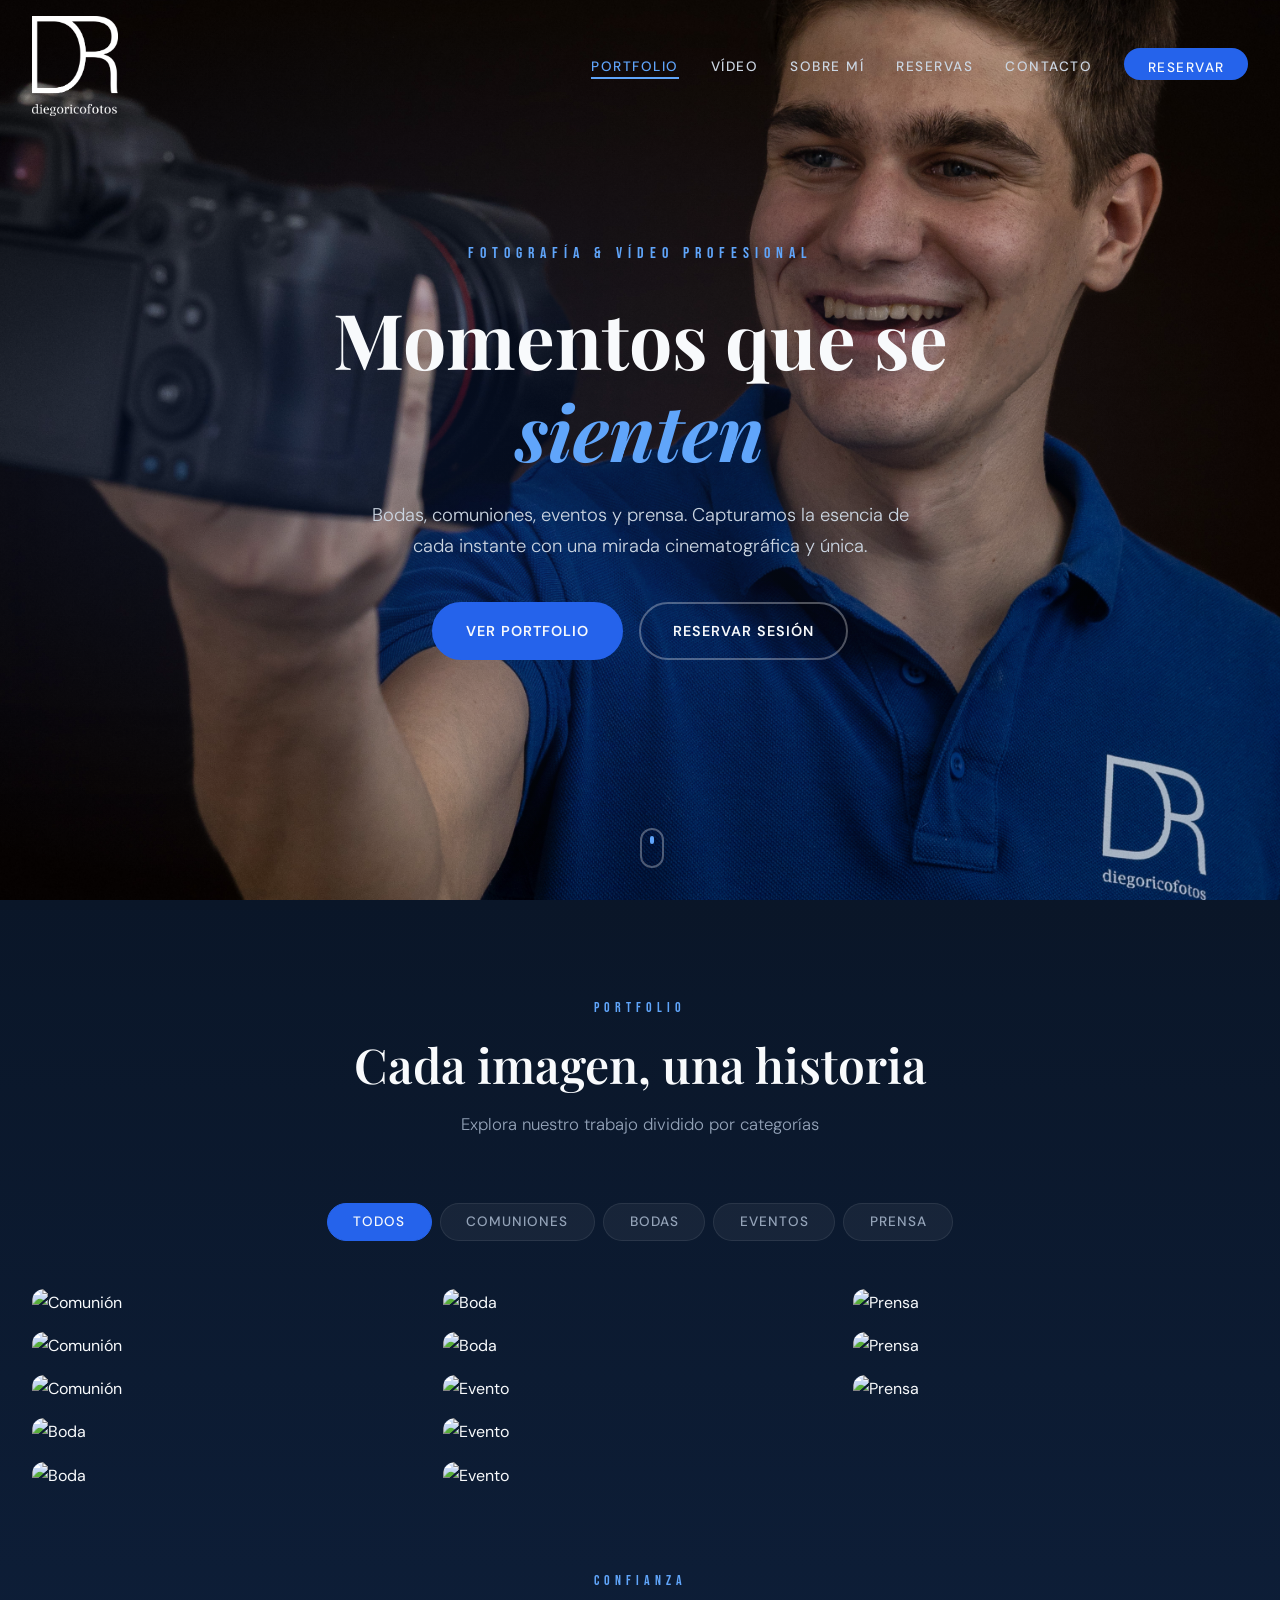
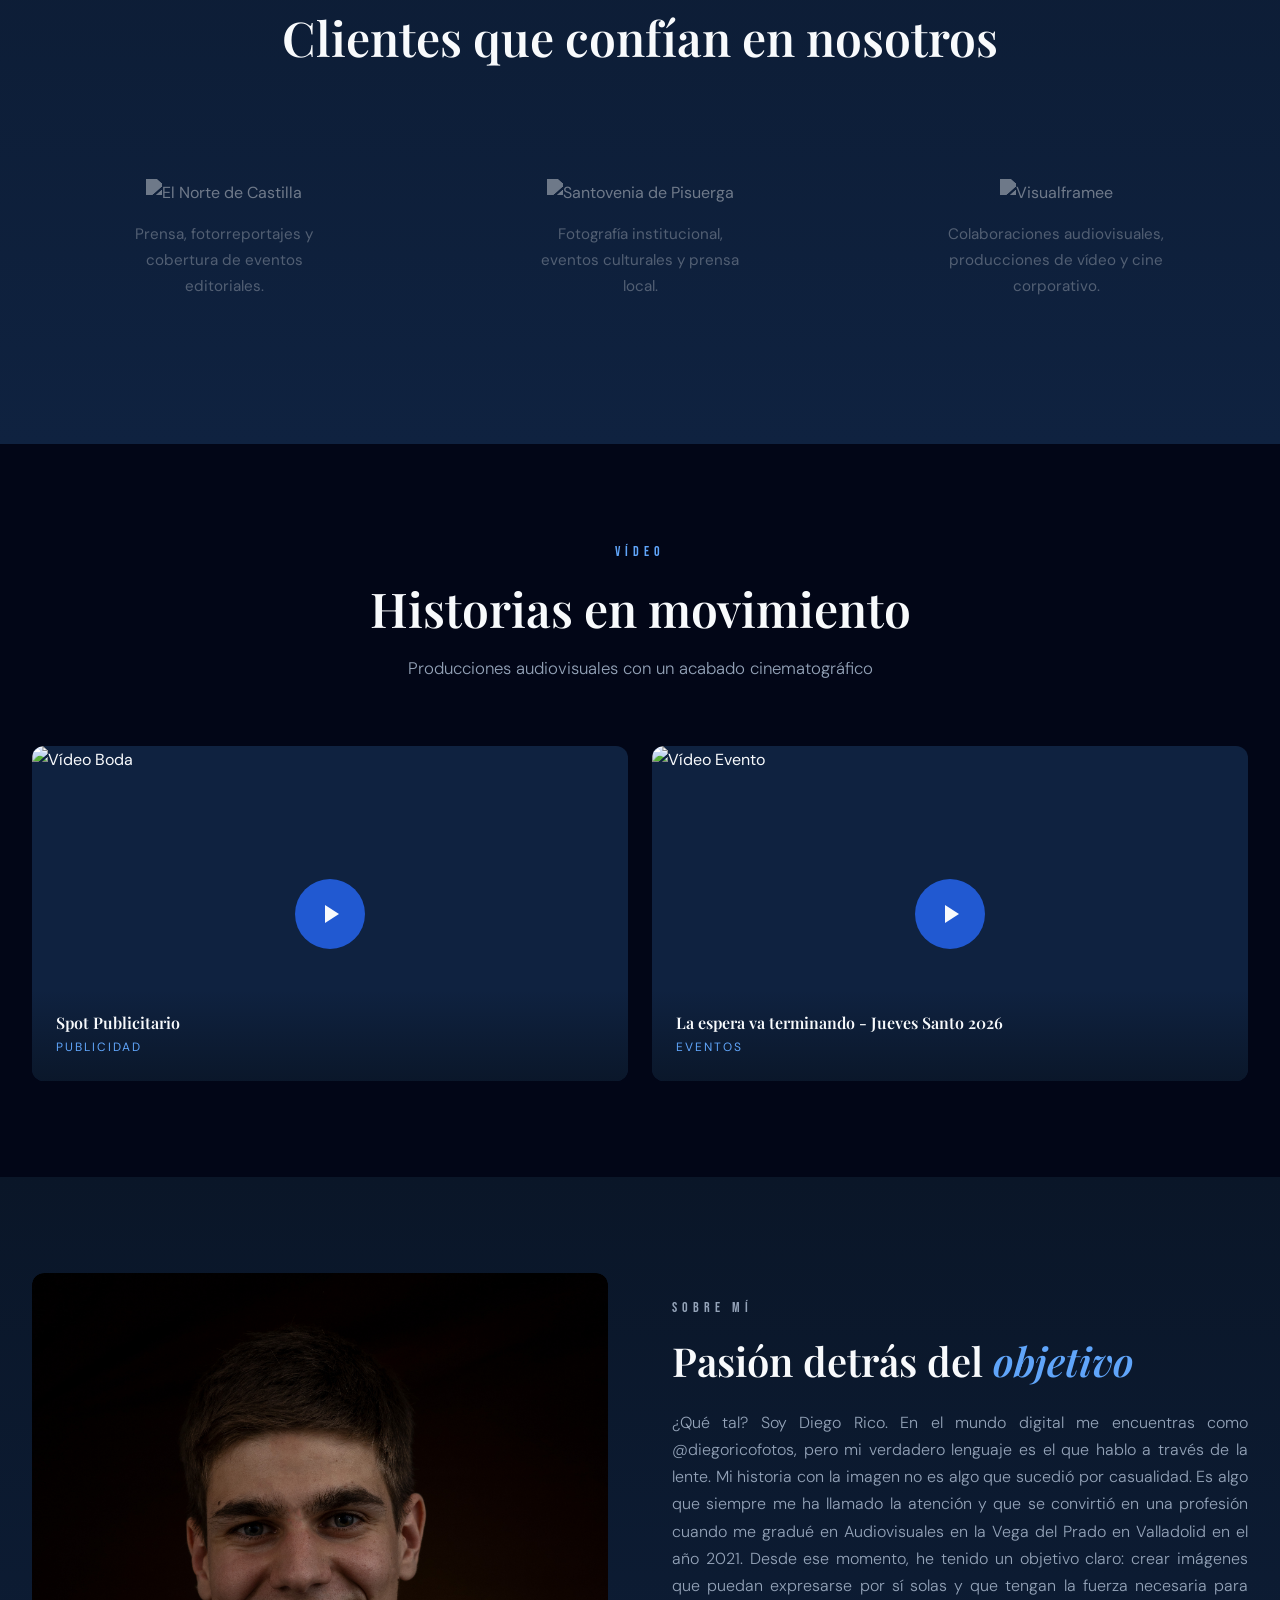
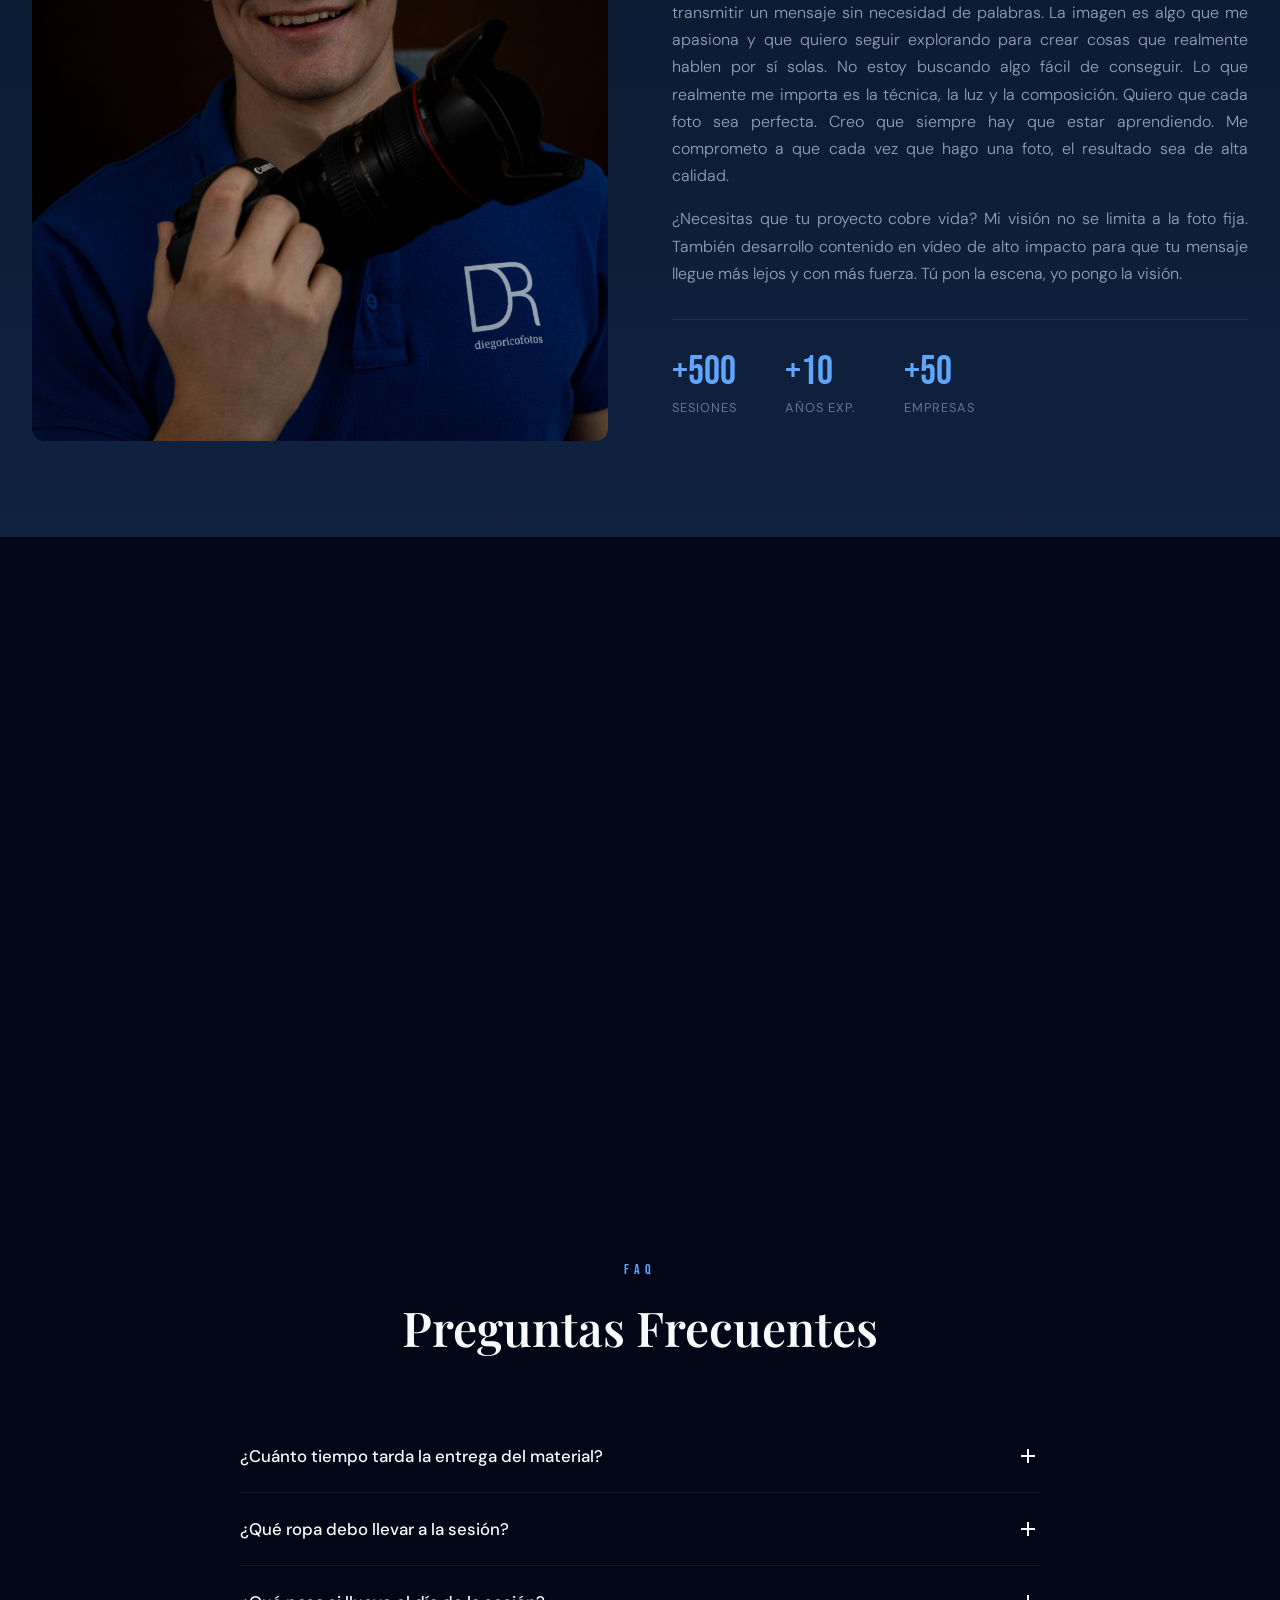
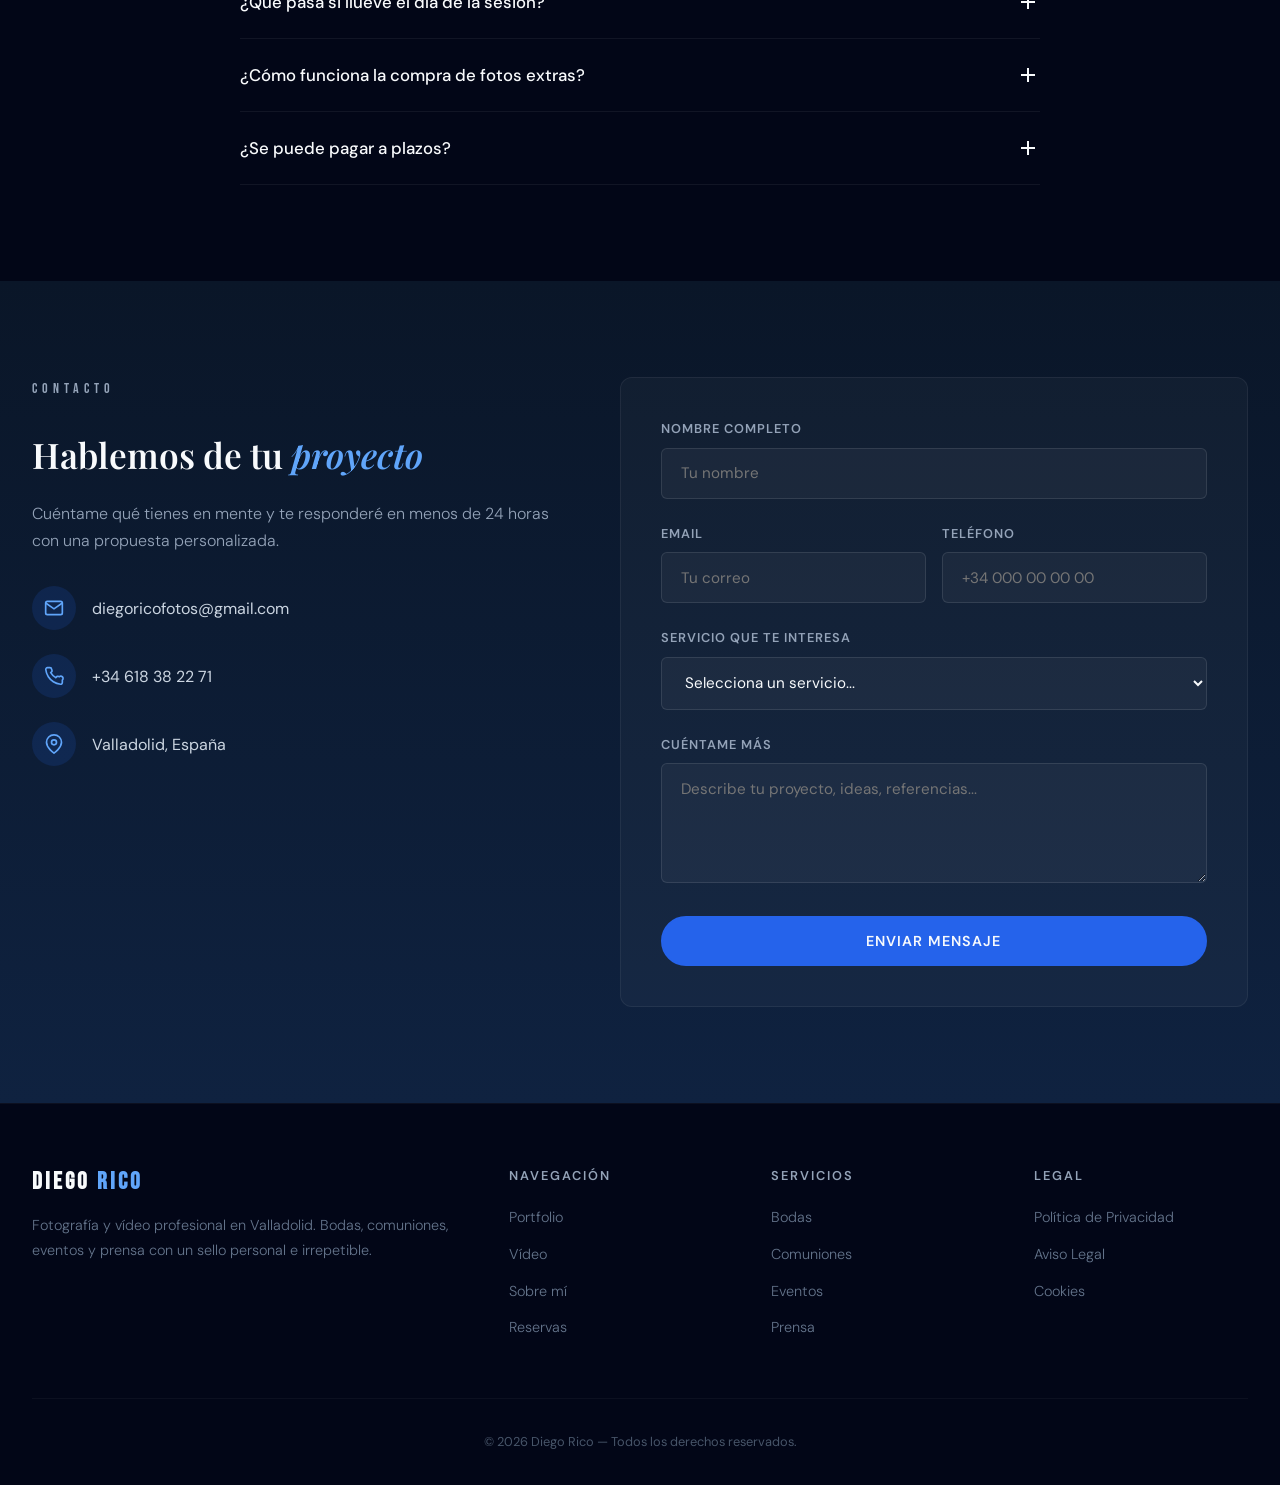
==== index.html @ 3fd72050 "Update index.html" ====
<!DOCTYPE html>
<html lang="es">
<head>
  <meta charset="UTF-8">
  <meta name="viewport" content="width=device-width, initial-scale=1.0">
  <link rel="icon" type="image/jpg" href="img/favicon.jpg"/>
  <title>DiegoRicoFotos — Fotografía & Vídeo Profesional</title>
  <link rel="stylesheet" href="style.css">
</head>
<body>

  <!-- ═══════════ NAVBAR ═══════════ -->
  <nav class="navbar" id="navbar">
    <div class="container">
      <a href="/index.html" class="navbar__logo">
  <img src="img/Logo%20en%20blanco.png" alt="Diego Rico Fotografía" style="height: 100px; width: auto; display: block;">
      </a>
      <ul class="navbar__links" id="navLinks">
        <li><a href="#portfolio" class="active">Portfolio</a></li>
        <li><a href="#video">Vídeo</a></li>
        <li><a href="#sobre-mi">Sobre mí</a></li>
        <li><a href="#reservas">Reservas</a></li>
        <li><a href="#contacto">Contacto</a></li>
        <li><a href="#reservas" class="navbar__cta">Reservar</a></li>
      </ul>
      <button class="navbar__toggle" id="navToggle" aria-label="Menú">
        <span></span><span></span><span></span>
      </button>
    </div>
  </nav>

  <!-- ═══════════ HERO ═══════════ -->
  <section class="hero" id="inicio">
<div class="hero__bg" style="background-image: url('img/FOTOS/hero.jpg'); 
    background-size: cover; background-position: center; background-repeat: no-repeat;"></div>    
    <div class="hero__overlay"></div>
    <div class="hero__content">
      <p class="hero__tag">Fotografía & Vídeo Profesional</p>
      <h1 class="hero__title">Momentos que se <em>sienten</em></h1>
      <p class="hero__subtitle">Bodas, comuniones, eventos y prensa. Capturamos la esencia de cada instante con una mirada cinematográfica y única.</p>
      <div class="hero__buttons">
        <a href="#portfolio" class="btn btn--primary">Ver Portfolio</a>
        <a href="#reservas" class="btn btn--outline">Reservar Sesión</a>
      </div>
    </div>
    <div style="position:absolute;bottom:2rem;left:50%;transform:translateX(-50%);opacity:0;animation:fadeUp 0.8s 1.8s forwards;">
      <div style="width:24px;height:40px;border:2px solid rgba(255,255,255,0.3);border-radius:12px;display:flex;justify-content:center;padding-top:6px;">
        <div style="width:4px;height:8px;background:var(--accent);border-radius:2px;animation:scrollBounce 1.5s infinite;"></div>
      </div>
    </div>
  </section>
  <style>
    @keyframes scrollBounce { 0%,100%{transform:translateY(0);opacity:1} 50%{transform:translateY(8px);opacity:.3} }
  </style>

  <!-- ═══════════ PORTFOLIO FOTOGRÁFICO ═══════════ -->
  <section class="section section--gradient" id="portfolio">
    <div class="container">
      <div class="section__header fade-in">
        <p class="section__tag">Portfolio</p>
        <h2 class="section__title">Cada imagen, una historia</h2>
        <p class="section__subtitle">Explora nuestro trabajo dividido por categorías</p>
      </div>
      <div class="portfolio__tabs fade-in">
        <button class="portfolio__tab active" data-filter="all">Todos</button>
        <button class="portfolio__tab" data-filter="comuniones">Comuniones</button>
        <button class="portfolio__tab" data-filter="bodas">Bodas</button>
        <button class="portfolio__tab" data-filter="eventos">Eventos</button>
        <button class="portfolio__tab" data-filter="prensa">Prensa</button>
      </div>
      <div class="masonry" id="masonryGrid">
        <div class="masonry__item" data-category="comuniones">
          <img src="https://images.unsplash.com/photo-1519340241574-2cec6aef0c01?w=600&q=80" alt="Comunión">
          <div class="masonry__overlay"><span class="masonry__caption">Comunión · María</span></div>
        </div>
        <div class="masonry__item" data-category="comuniones">
          <img src="https://images.unsplash.com/photo-1503454537195-1dcabb73ffb9?w=600&q=80" alt="Comunión">
          <div class="masonry__overlay"><span class="masonry__caption">Comunión · Pablo</span></div>
        </div>
        <div class="masonry__item" data-category="comuniones">
          <img src="https://images.unsplash.com/photo-1544776193-352d25ca82cd?w=600&q=80" alt="Comunión">
          <div class="masonry__overlay"><span class="masonry__caption">Comunión · Lucía</span></div>
        </div>
        <div class="masonry__item" data-category="bodas">
          <img src="https://images.unsplash.com/photo-1519741497674-611481863552?w=600&q=80" alt="Boda">
          <div class="masonry__overlay"><span class="masonry__caption">Boda · Ana & Carlos</span></div>
        </div>
        <div class="masonry__item" data-category="bodas">
          <img src="https://images.unsplash.com/photo-1606216794074-735e91aa2c92?w=600&q=80" alt="Boda">
          <div class="masonry__overlay"><span class="masonry__caption">Boda · Laura & David</span></div>
        </div>
        <div class="masonry__item" data-category="bodas">
          <img src="https://images.unsplash.com/photo-1583939003579-730e3918a45a?w=600&q=80" alt="Boda">
          <div class="masonry__overlay"><span class="masonry__caption">Boda · Elena & Miguel</span></div>
        </div>
        <div class="masonry__item" data-category="bodas">
          <img src="https://images.unsplash.com/photo-1465495976277-4387d4b0b4c6?w=600&q=80" alt="Boda">
          <div class="masonry__overlay"><span class="masonry__caption">Boda · Sara & Javier</span></div>
        </div>
        <div class="masonry__item" data-category="eventos">
          <img src="https://images.unsplash.com/photo-1540575467063-178a50c2df87?w=600&q=80" alt="Evento">
          <div class="masonry__overlay"><span class="masonry__caption">Evento Corporativo</span></div>
        </div>
        <div class="masonry__item" data-category="eventos">
          <img src="https://images.unsplash.com/photo-1511578314322-379afb476865?w=600&q=80" alt="Evento">
          <div class="masonry__overlay"><span class="masonry__caption">Gala Benéfica</span></div>
        </div>
        <div class="masonry__item" data-category="eventos">
          <img src="https://images.unsplash.com/photo-1492684223066-81342ee5ff30?w=600&q=80" alt="Evento">
          <div class="masonry__overlay"><span class="masonry__caption">Concierto Live</span></div>
        </div>
        <div class="masonry__item" data-category="prensa">
          <img src="https://images.unsplash.com/photo-1504711434969-e33886168d6c?w=600&q=80" alt="Prensa">
          <div class="masonry__overlay"><span class="masonry__caption">Rueda de Prensa</span></div>
        </div>
        <div class="masonry__item" data-category="prensa">
          <img src="https://images.unsplash.com/photo-1577962917302-cd874462e648?w=600&q=80" alt="Prensa">
          <div class="masonry__overlay"><span class="masonry__caption">Cobertura Deportiva</span></div>
        </div>
        <div class="masonry__item" data-category="prensa">
          <img src="https://images.unsplash.com/photo-1495555961986-6d4c1ecb7be3?w=600&q=80" alt="Prensa">
          <div class="masonry__overlay"><span class="masonry__caption">Editorial</span></div>
        </div>
      </div>

      <!-- Clientes B2B -->
      <div style="margin-top:5rem;" class="fade-in">
        <div class="section__header">
          <p class="section__tag">Confianza</p>
          <h2 class="section__title">Clientes que confían en nosotros</h2>
        </div>
        
        <div class="clients-grid" style="display: grid; grid-template-columns: repeat(auto-fit, minmax(250px, 1fr)); gap: 2rem; text-align: center; align-items: start;">
          
          <div class="clients-grid__item" style="display: flex; flex-direction: column; align-items: center; justify-content: center;">
            <img src="https://raw.githubusercontent.com/ricodoit/diegoricofotos/main/img/CLIENTES/NORTE%20DE%20CASTILLA.jpg" alt="El Norte de Castilla" style="max-height: 140px; width: auto; max-width: 100%; object-fit: contain; margin-bottom: 1rem;">
            <p style="color: rgba(255,255,255,0.7); font-size: 0.95rem; margin: 0; max-width: 220px;">Prensa, fotorreportajes y cobertura de eventos editoriales.</p>
          </div>

          <div class="clients-grid__item" style="display: flex; flex-direction: column; align-items: center; justify-content: center;">
            <img src="https://raw.githubusercontent.com/ricodoit/diegoricofotos/main/img/CLIENTES/SANTOVENIA%20DE%20PISUERGA.png" alt="Santovenia de Pisuerga" style="max-height: 140px; width: auto; max-width: 100%; object-fit: contain; margin-bottom: 1rem;">
            <p style="color: rgba(255,255,255,0.7); font-size: 0.95rem; margin: 0; max-width: 220px;">Fotografía institucional, eventos culturales y prensa local.</p>
          </div>

          <div class="clients-grid__item" style="display: flex; flex-direction: column; align-items: center; justify-content: center;">
            <img src="https://raw.githubusercontent.com/ricodoit/diegoricofotos/main/img/CLIENTES/VISUALFRAMEE.png" alt="Visualframee" style="max-height: 140px; width: auto; max-width: 100%; object-fit: contain; margin-bottom: 1rem;">
            <p style="color: rgba(255,255,255,0.7); font-size: 0.95rem; margin: 0; max-width: 220px;">Colaboraciones audiovisuales, producciones de vídeo y cine corporativo.</p>
          </div>
      </div>
    </div>
  </section>

  <!-- Lightbox -->
  <div class="lightbox" id="lightbox">
    <button class="lightbox__close" onclick="closeLightbox()">✕</button>
    <button class="lightbox__nav lightbox__nav--prev" onclick="navLightbox(-1)">‹</button>
    <img src="" alt="" id="lightboxImg">
    <button class="lightbox__nav lightbox__nav--next" onclick="navLightbox(1)">›</button>
  </div>

  <!-- ═══════════ PORTFOLIO VÍDEO ═══════════ -->
  <section class="section section--dark" id="video">
    <div class="container">
      <div class="section__header fade-in">
        <p class="section__tag">Vídeo</p>
        <h2 class="section__title">Historias en movimiento</h2>
        <p class="section__subtitle">Producciones audiovisuales con un acabado cinematográfico</p>
      </div>
      <div class="video-grid fade-in">
        <div class="video-card" onclick="openVideoModal('https://youtu.be/x12rMhjbhkA')">
          <img class="video-card__thumb" src="https://images.unsplash.com/photo-1505236858219-8359eb29e329?w=700&q=80" alt="Vídeo Boda">
          <div class="video-card__play"><svg viewBox="0 0 24 24"><polygon points="5 3 19 12 5 21 5 3"/></svg></div>
          <div class="video-card__info">
            <h3 class="video-card__title">Spot Publicitario</h3>
            <p class="video-card__category">Publicidad</p>
          </div>
        </div>
        <div class="video-card" onclick="openVideoModal('https://www.youtube.com/watch?v=tThP7SsC04U')">
          <img class="video-card__thumb" src="https://images.unsplash.com/photo-1478720568477-152d9b164e26?w=700&q=80" alt="Vídeo Evento">
          <div class="video-card__play"><svg viewBox="0 0 24 24"><polygon points="5 3 19 12 5 21 5 3"/></svg></div>
          <div class="video-card__info">
            <h3 class="video-card__title">La espera va terminando - Jueves Santo 2026</h3>
            <p class="video-card__category">Eventos</p>
          </div>
        </div>
        </div>
      </div>
    </div>
  </section>

  <!-- Video Modal -->
  <div class="video-modal" id="videoModal">
    <button class="video-modal__close" onclick="closeVideoModal()">✕</button>
    <div class="video-modal__content">
      <iframe id="videoFrame" src="" allowfullscreen></iframe>
    </div>
  </div>

  <!-- ═══════════ SOBRE MÍ ═══════════ -->
  <section class="section section--gradient" id="sobre-mi">
    <div class="container">
      <div class="about-grid fade-in">
        <div class="about__image">
          <div class="about__image">
            <img src="img/FOTOS/CASA%20ARTURO.jpg" alt="Fotógrafo">
        </div>
      </div>
        <div class="about__text">
          <p class="section__tag">Sobre mí</p>
          <h2>Pasión detrás del <em style="color:var(--accent)">objetivo</em></h2>
          <p style="text-align: justify;">
            ¿Qué tal? Soy Diego Rico. En el mundo digital me encuentras como @diegoricofotos, pero mi verdadero lenguaje es el que hablo a través de la lente. 
            Mi historia con la imagen no es algo que sucedió por casualidad. Es algo que siempre me ha llamado la atención y que se convirtió en una profesión cuando me gradué en Audiovisuales en la Vega del Prado en Valladolid en el año 2021. 
            Desde ese momento, he tenido un objetivo claro: crear imágenes que puedan expresarse por sí solas y que tengan la fuerza necesaria para transmitir un mensaje sin necesidad de palabras. 
            La imagen es algo que me apasiona y que quiero seguir explorando para crear cosas que realmente hablen por sí solas. No estoy buscando algo fácil de conseguir. 
            Lo que realmente me importa es la técnica, la luz y la composición. Quiero que cada foto sea perfecta. Creo que siempre hay que estar aprendiendo. 
            Me comprometo a que cada vez que hago una foto, el resultado sea de alta calidad.
          </p>
          <p style="text-align: justify;">
            ¿Necesitas que tu proyecto cobre vida? Mi visión no se limita a la foto fija. También desarrollo contenido en vídeo de alto impacto para que tu mensaje llegue más lejos y con más fuerza. Tú pon la escena, yo pongo la visión.
          </p>
          <div class="about__stats">
            <div><div class="about__stat-number">+500</div><div class="about__stat-label">Sesiones</div></div>
            <div><div class="about__stat-number">+10</div><div class="about__stat-label">Años exp.</div></div>
            <div><div class="about__stat-number">+50</div><div class="about__stat-label">Empresas</div></div>
          </div>
        </div>
      </div>
    </div>
  </section>

  <!-- ═══════════ RESERVAS ═══════════ -->
  <section class="section section--dark" id="reservas">
    <div class="container">
      <div class="section__header fade-in">
        <p class="section__tag">Reservas</p>
        <h2 class="section__title">Agenda tu sesión</h2>
        <p class="section__subtitle">Elige cómo prefieres empezar y reserva directamente</p>
      </div>
      <div class="booking-cards fade-in">
        <div class="booking-card">
          <div class="booking-card__icon">
            <svg viewBox="0 0 24 24"><path d="M22 16.92v3a2 2 0 01-2.18 2 19.79 19.79 0 01-8.63-3.07 19.5 19.5 0 01-6-6 19.79 19.79 0 01-3.07-8.67A2 2 0 014.11 2h3a2 2 0 012 1.72 12.84 12.84 0 00.7 2.81 2 2 0 01-.45 2.11L8.09 9.91a16 16 0 006 6l1.27-1.27a2 2 0 012.11-.45 12.84 12.84 0 002.81.7A2 2 0 0122 16.92z"/></svg>
          </div>
          <h3>Llamada de Asesoramiento</h3>
          <p>15 minutos para resolver tus dudas y definir el estilo perfecto para tu sesión.</p>
          <a href="#contacto" class="btn btn--primary" style="width:100%;justify-content:center;">Agendar Llamada</a>
        </div>
        <div class="booking-card">
          <div class="booking-card__icon">
            <svg viewBox="0 0 24 24"><path d="M17 21v-2a4 4 0 00-4-4H5a4 4 0 00-4 4v2"/><circle cx="9" cy="7" r="4"/><path d="M23 21v-2a4 4 0 00-3-3.87"/><path d="M16 3.13a4 4 0 010 7.75"/></svg>
          </div>
          <h3>Reunión de Planificación</h3>
          <p>Nos sentamos juntos para diseñar cada detalle de tu evento o sesión a medida.</p>
          <a href="#contacto" class="btn btn--outline" style="width:100%;justify-content:center;">Planificar Reunión</a>
        </div>
        <div class="booking-card">
          <div class="booking-card__icon">
            <svg viewBox="0 0 24 24"><rect x="3" y="4" width="18" height="18" rx="2" ry="2"/><line x1="16" y1="2" x2="16" y2="6"/><line x1="8" y1="2" x2="8" y2="6"/><line x1="3" y1="10" x2="21" y2="10"/></svg>
          </div>
          <h3>Reserva Directa</h3>
          <p>Si ya tienes todo claro, reserva directamente tu fecha y recibe confirmación al instante.</p>
          <a href="#contacto" class="btn btn--gold" style="width:100%;justify-content:center;">Reservar Fecha</a>
        </div>
      </div>

     

      <div style="margin-top:5rem;" class="fade-in">
        <div class="section__header">
          <p class="section__tag">FAQ</p>
          <h2 class="section__title">Preguntas Frecuentes</h2>
        </div>
        <div class="faq-list">
          <div class="faq-item">
            <button class="faq-item__question">¿Cuánto tiempo tarda la entrega del material?
              <svg class="faq-item__icon" viewBox="0 0 24 24" fill="none" stroke="currentColor" stroke-width="2"><line x1="12" y1="5" x2="12" y2="19"/><line x1="5" y1="12" x2="19" y2="12"/></svg>
            </button>
            <div class="faq-item__answer"><p>El plazo habitual es de 3 a 4 semanas para fotografía y de 6 a 8 semanas para vídeo. Para entregas urgentes (prensa/eventos), el material editado puede estar disponible en menos de 48 horas.</p></div>
          </div>
          <div class="faq-item">
            <button class="faq-item__question">¿Qué ropa debo llevar a la sesión?
              <svg class="faq-item__icon" viewBox="0 0 24 24" fill="none" stroke="currentColor" stroke-width="2"><line x1="12" y1="5" x2="12" y2="19"/><line x1="5" y1="12" x2="19" y2="12"/></svg>
            </button>
            <div class="faq-item__answer"><p>Te enviaremos una guía de preparación personalizada tras confirmar tu reserva. En general, recomendamos colores neutros, evitar estampados muy llamativos y apostar por la comodidad.</p></div>
          </div>
          <div class="faq-item">
            <button class="faq-item__question">¿Qué pasa si llueve el día de la sesión?
              <svg class="faq-item__icon" viewBox="0 0 24 24" fill="none" stroke="currentColor" stroke-width="2"><line x1="12" y1="5" x2="12" y2="19"/><line x1="5" y1="12" x2="19" y2="12"/></svg>
            </button>
            <div class="faq-item__answer"><p>Si el tiempo no acompaña, reprogramamos la sesión sin coste adicional. En algunos casos, ¡la lluvia puede crear fotos increíbles!</p></div>
          </div>
          <div class="faq-item">
            <button class="faq-item__question">¿Cómo funciona la compra de fotos extras?
              <svg class="faq-item__icon" viewBox="0 0 24 24" fill="none" stroke="currentColor" stroke-width="2"><line x1="12" y1="5" x2="12" y2="19"/><line x1="5" y1="12" x2="19" y2="12"/></svg>
            </button>
            <div class="faq-item__answer"><p>Las fotos extras se muestran con marca de agua en tu galería privada. Selecciona las que quieras: cuantas más compres, menor precio por unidad. Tras pagar, se desbloquean automáticamente en máxima calidad.</p></div>
          </div>
          <div class="faq-item">
            <button class="faq-item__question">¿Se puede pagar a plazos?
              <svg class="faq-item__icon" viewBox="0 0 24 24" fill="none" stroke="currentColor" stroke-width="2"><line x1="12" y1="5" x2="12" y2="19"/><line x1="5" y1="12" x2="19" y2="12"/></svg>
            </button>
            <div class="faq-item__answer"><p>Sí. Para packs de alto valor ofrecemos pago fraccionado: 30% al reservar, 40% el día del evento y 30% a la entrega del material.</p></div>
          </div>
        </div>
      </div>
    </div>
    </div>
    
  </section>

  <!-- ═══════════ CONTACTO ═══════════ -->
  <section class="section section--gradient" id="contacto">
    <div class="container">
      <div class="contact-grid fade-in">
        <div class="contact__info">
          <p class="section__tag">Contacto</p>
          <h2>Hablemos de tu <em style="color:var(--accent)">proyecto</em></h2>
          <p>Cuéntame qué tienes en mente y te responderé en menos de 24 horas con una propuesta personalizada.</p>
          <div class="contact__detail">
            <div class="contact__detail-icon"><svg viewBox="0 0 24 24"><path d="M4 4h16c1.1 0 2 .9 2 2v12c0 1.1-.9 2-2 2H4c-1.1 0-2-.9-2-2V6c0-1.1.9-2 2-2z"/><polyline points="22,6 12,13 2,6"/></svg></div>
            <span>diegoricofotos@gmail.com</span>
          </div>
          <div class="contact__detail">
            <div class="contact__detail-icon"><svg viewBox="0 0 24 24"><path d="M22 16.92v3a2 2 0 01-2.18 2 19.79 19.79 0 01-8.63-3.07 19.5 19.5 0 01-6-6 19.79 19.79 0 01-3.07-8.67A2 2 0 014.11 2h3a2 2 0 012 1.72c.12.56.29 1.1.5 1.63.18.46.08.98-.26 1.32l-1.27 1.27a16 16 0 006 6l1.27-1.27a2 2 0 011.32-.26c.53.21 1.07.38 1.63.5A2 2 0 0122 16.92z"/></svg></div>
            <span>+34 618 38 22 71</span>
          </div>
          <div class="contact__detail">
            <div class="contact__detail-icon"><svg viewBox="0 0 24 24"><path d="M21 10c0 7-9 13-9 13s-9-6-9-13a9 9 0 0118 0z"/><circle cx="12" cy="10" r="3"/></svg></div>
            <span>Valladolid, España</span>
          </div>
        </div>

        <!-- Formulario Dinámico -->
        <div class="form">
          <div class="form__group">
            <label class="form__label" for="nombre">Nombre completo</label>
            <input type="text" class="form__input" id="nombre" placeholder="Tu nombre">
          </div>
          <div class="form__row">
            <div class="form__group">
              <label class="form__label" for="email">Email</label>
              <input type="email" class="form__input" id="email" placeholder="Tu correo">
            </div>
            <div class="form__group">
              <label class="form__label" for="telefono">Teléfono</label>
              <input type="tel" class="form__input" id="telefono" placeholder="+34 000 00 00 00">
            </div>
          </div>
          <div class="form__group">
            <label class="form__label" for="servicio">Servicio que te interesa</label>
            <select class="form__select" id="servicio" onchange="toggleConditionalFields()">
              <option value="">Selecciona un servicio...</option>
              <option value="bodas">Bodas</option>
              <option value="comuniones">Comuniones</option>
              <option value="eventos">Eventos</option>
              <option value="prensa">Prensa / Corporativo</option>
              <option value="otro">Otro</option>
            </select>
          </div>
          <!-- Campos condicionales: Bodas -->
          <div class="form__conditional" id="fields-bodas">
            <div class="form__row">
              <div class="form__group"><label class="form__label">Fecha del evento</label><input type="date" class="form__input" id="fechaEvento"></div>
              <div class="form__group"><label class="form__label">Localización</label><input type="text" class="form__input" id="localizacion" placeholder="Finca, iglesia..."></div>
            </div>
            <div class="form__group">
              <label class="form__label">Estilo deseado</label>
             <select class="form__select" id="estilo"><option value="">Selecciona estilo...</option><option>Clásico / Elegante</option><option>Documental / Natural</option><option>Cinematográfico</option><option>Editorial / Moda</option></select>
            </div>
          </div>
          <!-- Campos condicionales: Comuniones -->
          <div class="form__conditional" id="fields-comuniones">
            <div class="form__row">
              <div class="form__group"><label class="form__label">Fecha de la comunión</label><input type="date" class="form__input" id="fechaComunion"></div>
              <div class="form__group"><label class="form__label">Localización</label><input type="text" class="form__input" id="localizacionComunion" placeholder="Iglesia, restaurante..."></div>
            </div>
          </div>
          <!-- Campos condicionales: Prensa -->
          <div class="form__conditional" id="fields-prensa">
            <div class="form__group"><label class="form__label">Empresa / Medio</label><input type="text" class="form__input" id="empresa" placeholder="Nombre de la empresa"></div>
            <div class="form__row">
              <div class="form__group"><label class="form__label">CIF / NIF facturación</label><input type="text" class="form__input" id="cif" placeholder="B12345678"></div>
              <div class="form__group"><label class="form__label">Horario del evento</label><input type="text" class="form__input" id="horario" placeholder="10:00 - 14:00"></div>
            </div>
            <div class="form__group"><label class="form__label">Requerimientos de cobertura</label><textarea class="form__textarea" id="requerimientos" placeholder="Entregas en tiempo real, resolución, etc."></textarea></div>
          </div>
          <!-- Campos condicionales: Eventos -->
          <div class="form__conditional" id="fields-eventos">
            <div class="form__row">
              <div class="form__group"><label class="form__label">Fecha del evento</label><input type="date" class="form__input" id="fechaEventoCorporativo"></div>
              <div class="form__group"><label class="form__label">Localización</label><input type="text" class="form__input" id="localizacionEvento" placeholder="Venue, dirección..."></div>
            </div>
            <div class="form__group"><label class="form__label">Tipo de evento</label><input type="text" class="form__input" id="tipoEvento" placeholder="Gala, conferencia, deportivo..."></div>
          </div>
          <div class="form__group">
            <label class="form__label" for="mensaje">Cuéntame más</label>
            <textarea class="form__textarea" id="mensaje" placeholder="Describe tu proyecto, ideas, referencias..."></textarea>
          </div>
          <button
    class="btn btn--primary"
    style="width:100%;justify-content:center;"
    onclick="enviarFormulario()">

    Enviar Mensaje

</button>
        </div>
      </div>
    </div>
  </section>

  <!-- ═══════════ FOOTER ═══════════ -->
  <footer class="footer">
    <div class="container">
      <div class="footer__grid">
        
        <div class="footer__brand">
          <h3>Diego <span style="color:var(--accent)">Rico</span></h3>
          <p>Fotografía y vídeo profesional en Valladolid. Bodas, comuniones, eventos y prensa con un sello personal e irrepetible.</p>
        </div>
        
        <div>
          <h4>Navegación</h4>
          <ul class="footer__links">
            <li><a href="#portfolio">Portfolio</a></li>
            <li><a href="#video">Vídeo</a></li>
            <li><a href="#sobre-mi">Sobre mí</a></li>
            <li><a href="#reservas">Reservas</a></li>
          </ul>
        </div>
        
        <div>
          <h4>Servicios</h4>
          <ul class="footer__links">
            <li><a href="#contacto">Bodas</a></li>
            <li><a href="#contacto">Comuniones</a></li>
            <li><a href="#contacto">Eventos</a></li>
            <li><a href="#contacto">Prensa</a></li>
          </ul>
        </div>
        
        <div>
          <h4>Legal</h4>
          <ul class="footer__links">
            <li><a href="politica-privacidad.html">Política de Privacidad</a></li>
            <li><a href="aviso-legal.html">Aviso Legal</a></li>
            <li><a href="cookies.html">Cookies</a></li>
          </ul>
        </div>
        
      </div>
      
      <div class="footer__bottom">
        <p>&copy; 2026 Diego Rico — Todos los derechos reservados.</p>
      </div>
      
    </div>
  </footer>

  
  <script src="script.js"></script>
</body>
</html>
---- style.css ----
/* ============================================
   FOTOGRAFÍA PRO — GLOBAL STYLESHEET
   Paleta azul cinematográfica
   ============================================ */

@import url('https://fonts.googleapis.com/css2?family=Playfair+Display:ital,wght@0,400;0,600;0,700;1,400&family=DM+Sans:wght@300;400;500;600;700&family=Bebas+Neue&display=swap');

/* --- CSS Variables --- */
:root {
  --blue-900: #0a1628;
  --blue-800: #0f2240;
  --blue-700: #132d54;
  --blue-600: #1a3f6f;
  --blue-500: #2563eb;
  --blue-400: #3b82f6;
  --blue-300: #60a5fa;
  --blue-200: #93c5fd;
  --blue-100: #dbeafe;
  --blue-50: #eff6ff;

  --accent: #60a5fa;
  --accent-glow: rgba(96, 165, 250, 0.3);
  --gold: #c9a84c;

  --white: #f8fafc;
  --gray-100: #e2e8f0;
  --gray-200: #cbd5e1;
  --gray-300: #94a3b8;
  --gray-400: #64748b;
  --gray-500: #475569;
  --dark: #020617;

  --font-display: 'Playfair Display', Georgia, serif;
  --font-body: 'DM Sans', 'Segoe UI', sans-serif;
  --font-accent: 'Bebas Neue', Impact, sans-serif;

  --radius: 6px;
  --radius-lg: 12px;
  --shadow: 0 4px 24px rgba(0,0,0,0.12);
  --shadow-lg: 0 12px 48px rgba(0,0,0,0.2);
  --transition: 0.35s cubic-bezier(0.4, 0, 0.2, 1);
}

/* --- Reset & Base --- */
*, *::before, *::after { box-sizing: border-box; margin: 0; padding: 0; }

html {
  scroll-behavior: smooth;
  font-size: 16px;
}

body {
  font-family: var(--font-body);
  background: var(--blue-900);
  color: var(--white);
  line-height: 1.7;
  overflow-x: hidden;
  -webkit-font-smoothing: antialiased;
}

a { color: var(--accent); text-decoration: none; transition: var(--transition); }
a:hover { color: var(--blue-200); }

img { max-width: 100%; display: block; }

h1, h2, h3, h4 {
  font-family: var(--font-display);
  font-weight: 600;
  line-height: 1.2;
}

.container {
  max-width: 1280px;
  margin: 0 auto;
  padding: 0 2rem;
}

/* --- Navbar --- */
.navbar {
  position: fixed;
  top: 0; left: 0; right: 0;
  z-index: 1000;
  padding: 1rem 0;
  transition: var(--transition);
  background: transparent;
}

.navbar.scrolled {
  background: rgba(10, 22, 40, 0.92);
  backdrop-filter: blur(20px);
  -webkit-backdrop-filter: blur(20px);
  box-shadow: 0 2px 32px rgba(0,0,0,0.3);
  padding: 0.6rem 0;
}

.navbar .container {
  display: flex;
  align-items: center;
  justify-content: space-between;
}

.navbar__logo {
  font-family: var(--font-accent);
  font-size: 1.8rem;
  letter-spacing: 3px;
  color: var(--white);
  text-transform: uppercase;
}

.navbar__logo span {
  color: var(--accent);
}

.navbar__links {
  display: flex;
  list-style: none;
  gap: 2rem;
  align-items: center;
}

.navbar__links a {
  color: var(--gray-200);
  font-size: 0.85rem;
  font-weight: 500;
  letter-spacing: 1.5px;
  text-transform: uppercase;
  position: relative;
  padding-bottom: 4px;
}

.navbar__links a::after {
  content: '';
  position: absolute;
  bottom: 0; left: 0;
  width: 0; height: 2px;
  background: var(--accent);
  transition: var(--transition);
}

.navbar__links a:hover { color: var(--white); }
.navbar__links a:hover::after { width: 100%; }
.navbar__links a.active { color: var(--accent); }
.navbar__links a.active::after { width: 100%; }

.navbar__cta {
  background: var(--blue-500);
  color: var(--white) !important;
  padding: 0.6rem 1.4rem;
  border-radius: 50px;
  font-weight: 600;
  letter-spacing: 1px;
  border: 1px solid transparent;
  transition: var(--transition);
}

.navbar__cta:hover {
  background: transparent;
  border-color: var(--accent);
  color: var(--accent) !important;
}

.navbar__cta::after { display: none !important; }

/* Mobile menu toggle */
.navbar__toggle {
  display: none;
  background: none;
  border: none;
  cursor: pointer;
  padding: 0.5rem;
}

.navbar__toggle span {
  display: block;
  width: 24px;
  height: 2px;
  background: var(--white);
  margin: 5px 0;
  transition: var(--transition);
}

/* --- Hero Section --- */
.hero {
  position: relative;
  min-height: 100vh;
  display: flex;
  align-items: center;
  justify-content: center;
  text-align: center;
  overflow: hidden;
}

.hero__bg {
  position: absolute;
  inset: 0;
  background: 
    linear-gradient(135deg, rgba(10,22,40,0.85) 0%, rgba(37,99,235,0.3) 50%, rgba(10,22,40,0.9) 100%),
    url('https://images.unsplash.com/photo-1492691527719-9d1e07e534b4?w=1920&q=80') center/cover no-repeat;
  transform: scale(1.05);
  animation: heroZoom 20s ease-in-out infinite alternate;
}

@keyframes heroZoom {
  from { transform: scale(1.05); }
  to { transform: scale(1.15); }
}

.hero__overlay {
  position: absolute;
  inset: 0;
  background: radial-gradient(ellipse at 30% 50%, rgba(37,99,235,0.15) 0%, transparent 70%);
}

.hero__content {
  position: relative;
  z-index: 2;
  max-width: 800px;
  padding: 2rem;
}

.hero__tag {
  font-family: var(--font-accent);
  font-size: 1rem;
  letter-spacing: 6px;
  color: var(--accent);
  text-transform: uppercase;
  margin-bottom: 1.5rem;
  opacity: 0;
  animation: fadeUp 0.8s 0.3s forwards;
}

.hero__title {
  font-size: clamp(2.8rem, 6vw, 5rem);
  font-weight: 700;
  color: var(--white);
  margin-bottom: 1.5rem;
  opacity: 0;
  animation: fadeUp 0.8s 0.6s forwards;
}

.hero__title em {
  font-style: italic;
  color: var(--accent);
}

.hero__subtitle {
  font-size: 1.15rem;
  color: var(--gray-200);
  max-width: 550px;
  margin: 0 auto 2.5rem;
  font-weight: 300;
  opacity: 0;
  animation: fadeUp 0.8s 0.9s forwards;
}

.hero__buttons {
  display: flex;
  gap: 1rem;
  justify-content: center;
  flex-wrap: wrap;
  opacity: 0;
  animation: fadeUp 0.8s 1.2s forwards;
}

/* --- Buttons --- */
.btn {
  display: inline-flex;
  align-items: center;
  gap: 0.5rem;
  padding: 0.9rem 2rem;
  border-radius: 50px;
  font-family: var(--font-body);
  font-size: 0.9rem;
  font-weight: 600;
  letter-spacing: 1px;
  text-transform: uppercase;
  cursor: pointer;
  border: 2px solid transparent;
  transition: var(--transition);
}

.btn--primary {
  background: var(--blue-500);
  color: var(--white);
  border-color: var(--blue-500);
}

.btn--primary:hover {
  background: var(--blue-400);
  border-color: var(--blue-400);
  transform: translateY(-2px);
  box-shadow: 0 8px 30px rgba(37,99,235,0.4);
  color: var(--white);
}

.btn--outline {
  background: transparent;
  color: var(--white);
  border-color: rgba(255,255,255,0.3);
}

.btn--outline:hover {
  border-color: var(--accent);
  color: var(--accent);
  transform: translateY(-2px);
}

.btn--gold {
  background: var(--gold);
  color: var(--dark);
  border-color: var(--gold);
}

.btn--gold:hover {
  background: transparent;
  color: var(--gold);
  border-color: var(--gold);
  transform: translateY(-2px);
}

/* --- Sections --- */
.section {
  padding: 6rem 0;
  position: relative;
}

.section--dark { background: var(--dark); }
.section--blue { background: var(--blue-800); }
.section--gradient { 
  background: linear-gradient(180deg, var(--blue-900) 0%, var(--blue-800) 100%); 
}

.section__header {
  text-align: center;
  margin-bottom: 4rem;
}

.section__tag {
  font-family: var(--font-accent);
  font-size: 0.9rem;
  letter-spacing: 5px;
  color: var(--accent);
  text-transform: uppercase;
  margin-bottom: 1rem;
}

.section__title {
  font-size: clamp(2rem, 4vw, 3rem);
  color: var(--white);
  margin-bottom: 1rem;
}

.section__subtitle {
  font-size: 1.05rem;
  color: var(--gray-300);
  max-width: 600px;
  margin: 0 auto;
  font-weight: 300;
}

/* --- Portfolio Filter Tabs --- */
.portfolio__tabs {
  display: flex;
  justify-content: center;
  gap: 0.5rem;
  margin-bottom: 3rem;
  flex-wrap: wrap;
}

.portfolio__tab {
  padding: 0.6rem 1.6rem;
  border-radius: 50px;
  background: rgba(255,255,255,0.05);
  color: var(--gray-300);
  border: 1px solid rgba(255,255,255,0.08);
  cursor: pointer;
  font-size: 0.85rem;
  font-weight: 500;
  letter-spacing: 1px;
  text-transform: uppercase;
  transition: var(--transition);
  font-family: var(--font-body);
}

.portfolio__tab:hover,
.portfolio__tab.active {
  background: var(--blue-500);
  color: var(--white);
  border-color: var(--blue-500);
}

/* --- Masonry Grid --- */
.masonry {
  columns: 3;
  column-gap: 1rem;
}

.masonry__item {
  break-inside: avoid;
  margin-bottom: 1rem;
  border-radius: var(--radius-lg);
  overflow: hidden;
  position: relative;
  cursor: pointer;
  transition: var(--transition);
}

.masonry__item:hover {
  transform: translateY(-4px);
  box-shadow: var(--shadow-lg);
}

.masonry__item img {
  width: 100%;
  display: block;
  transition: transform 0.6s ease;
}

.masonry__item:hover img {
  transform: scale(1.05);
}

.masonry__overlay {
  position: absolute;
  inset: 0;
  background: linear-gradient(to top, rgba(10,22,40,0.8) 0%, transparent 60%);
  opacity: 0;
  transition: var(--transition);
  display: flex;
  align-items: flex-end;
  padding: 1.5rem;
}

.masonry__item:hover .masonry__overlay {
  opacity: 1;
}

.masonry__caption {
  color: var(--white);
  font-size: 0.9rem;
  font-weight: 500;
}

/* --- Clients B2B --- */
.clients-grid {
  display: grid;
  grid-template-columns: repeat(auto-fit, minmax(150px, 1fr));
  gap: 2rem;
  align-items: center;
  justify-items: center;
  padding: 2rem 0;
}

.clients-grid__item {
  opacity: 0.4;
  filter: grayscale(1) brightness(2);
  transition: var(--transition);
  padding: 1rem;
}

.clients-grid__item:hover {
  opacity: 1;
  filter: grayscale(0) brightness(1);
}

/* --- Video Portfolio --- */
.video-grid {
  display: grid;
  grid-template-columns: repeat(auto-fit, minmax(380px, 1fr));
  gap: 1.5rem;
}

.video-card {
  position: relative;
  border-radius: var(--radius-lg);
  overflow: hidden;
  aspect-ratio: 16/9;
  background: var(--blue-800);
  cursor: pointer;
  group: true;
}

.video-card__thumb {
  width: 100%;
  height: 100%;
  object-fit: cover;
  transition: transform 0.6s ease;
}

.video-card:hover .video-card__thumb {
  transform: scale(1.05);
}

.video-card__play {
  position: absolute;
  top: 50%; left: 50%;
  transform: translate(-50%, -50%);
  width: 70px; height: 70px;
  background: rgba(37,99,235,0.85);
  border-radius: 50%;
  display: flex;
  align-items: center;
  justify-content: center;
  transition: var(--transition);
  backdrop-filter: blur(6px);
}

.video-card:hover .video-card__play {
  background: var(--blue-500);
  transform: translate(-50%, -50%) scale(1.1);
  box-shadow: 0 0 40px rgba(37,99,235,0.5);
}

.video-card__play svg {
  width: 24px;
  height: 24px;
  fill: var(--white);
  margin-left: 3px;
}

.video-card__info {
  position: absolute;
  bottom: 0; left: 0; right: 0;
  padding: 1.5rem;
  background: linear-gradient(to top, rgba(10,22,40,0.9) 0%, transparent 100%);
}

.video-card__title {
  font-size: 1rem;
  font-weight: 600;
  color: var(--white);
}

.video-card__category {
  font-size: 0.75rem;
  color: var(--accent);
  letter-spacing: 2px;
  text-transform: uppercase;
  margin-top: 0.3rem;
}

/* Video Modal */
.video-modal {
  display: none;
  position: fixed;
  inset: 0;
  z-index: 9999;
  background: rgba(0,0,0,0.92);
  align-items: center;
  justify-content: center;
  padding: 2rem;
}

.video-modal.active { display: flex; }

.video-modal__close {
  position: absolute;
  top: 2rem; right: 2rem;
  width: 48px; height: 48px;
  background: rgba(255,255,255,0.1);
  border: none;
  border-radius: 50%;
  color: var(--white);
  font-size: 1.5rem;
  cursor: pointer;
  transition: var(--transition);
  display: flex;
  align-items: center;
  justify-content: center;
}

.video-modal__close:hover {
  background: var(--blue-500);
}

.video-modal__content {
  width: 100%;
  max-width: 960px;
  aspect-ratio: 16/9;
  border-radius: var(--radius-lg);
  overflow: hidden;
}

.video-modal__content video,
.video-modal__content iframe {
  width: 100%;
  height: 100%;
  border: none;
}

/* --- About Section --- */
.about-grid {
  display: grid;
  grid-template-columns: 1fr 1fr;
  gap: 4rem;
  align-items: center;
}

.about__image {
  position: relative;
  border-radius: var(--radius-lg);
  overflow: hidden;
}

.about__image img {
  width: 100%;
  aspect-ratio: 3/4;
  object-fit: cover;
}

.about__image::after {
  content: '';
  position: absolute;
  inset: 0;
  border: 2px solid var(--accent);
  border-radius: var(--radius-lg);
  transform: translate(12px, 12px);
  z-index: -1;
  opacity: 0.3;
}

.about__text h2 {
  font-size: 2.5rem;
  margin-bottom: 1.5rem;
}

.about__text p {
  color: var(--gray-300);
  margin-bottom: 1rem;
  font-weight: 300;
}

.about__stats {
  display: flex;
  gap: 3rem;
  margin-top: 2rem;
  padding-top: 2rem;
  border-top: 1px solid rgba(255,255,255,0.08);
}

.about__stat-number {
  font-family: var(--font-accent);
  font-size: 2.5rem;
  color: var(--accent);
  line-height: 1;
}

.about__stat-label {
  font-size: 0.8rem;
  color: var(--gray-400);
  text-transform: uppercase;
  letter-spacing: 1px;
  margin-top: 0.3rem;
}

/* --- Contact Form --- */
.contact-grid {
  display: grid;
  grid-template-columns: 1fr 1.2fr;
  gap: 4rem;
}

.contact__info h2 {
  font-size: 2.2rem;
  margin-bottom: 1.5rem;
}

.contact__info p {
  color: var(--gray-300);
  margin-bottom: 2rem;
  font-weight: 300;
}

.contact__detail {
  display: flex;
  align-items: center;
  gap: 1rem;
  margin-bottom: 1.5rem;
  color: var(--gray-200);
}

.contact__detail-icon {
  width: 44px; height: 44px;
  background: rgba(37,99,235,0.15);
  border-radius: 50%;
  display: flex;
  align-items: center;
  justify-content: center;
  flex-shrink: 0;
}

.contact__detail-icon svg {
  width: 20px; height: 20px;
  stroke: var(--accent);
  fill: none;
  stroke-width: 2;
}

.form {
  background: rgba(255,255,255,0.03);
  border: 1px solid rgba(255,255,255,0.06);
  border-radius: var(--radius-lg);
  padding: 2.5rem;
}

.form__group {
  margin-bottom: 1.5rem;
}

.form__label {
  display: block;
  font-size: 0.8rem;
  font-weight: 600;
  letter-spacing: 1px;
  text-transform: uppercase;
  color: var(--gray-300);
  margin-bottom: 0.5rem;
}

.form__input,
.form__select,
.form__textarea {
  width: 100%;
  padding: 0.9rem 1.2rem;
  background: rgba(255,255,255,0.04);
  border: 1px solid rgba(255,255,255,0.1);
  border-radius: var(--radius);
  color: var(--white);
  font-family: var(--font-body);
  font-size: 0.95rem;
  transition: var(--transition);
  outline: none;
}

.form__input:focus,
.form__select:focus,
.form__textarea:focus {
  border-color: var(--accent);
  background: rgba(37,99,235,0.05);
  box-shadow: 0 0 0 3px var(--accent-glow);
}

.form__textarea { resize: vertical; min-height: 120px; }

.form__select option { background: var(--blue-800); color: var(--white); }

.form__row {
  display: grid;
  grid-template-columns: 1fr 1fr;
  gap: 1rem;
}

.form__conditional {
  display: none;
  animation: fadeUp 0.4s ease;
}

.form__conditional.visible {
  display: block;
}

/* --- Booking Section --- */
.booking-cards {
  display: grid;
  grid-template-columns: repeat(auto-fit, minmax(320px, 1fr));
  gap: 1.5rem;
}

.booking-card {
  background: rgba(255,255,255,0.03);
  border: 1px solid rgba(255,255,255,0.06);
  border-radius: var(--radius-lg);
  padding: 2.5rem;
  text-align: center;
  transition: var(--transition);
  position: relative;
  overflow: hidden;
}

.booking-card::before {
  content: '';
  position: absolute;
  top: 0; left: 0; right: 0;
  height: 3px;
  background: linear-gradient(90deg, var(--blue-500), var(--blue-300));
  transform: scaleX(0);
  transition: var(--transition);
}

.booking-card:hover::before { transform: scaleX(1); }

.booking-card:hover {
  background: rgba(255,255,255,0.05);
  transform: translateY(-4px);
  box-shadow: var(--shadow-lg);
}

.booking-card__icon {
  width: 64px; height: 64px;
  margin: 0 auto 1.5rem;
  background: rgba(37,99,235,0.12);
  border-radius: 50%;
  display: flex;
  align-items: center;
  justify-content: center;
}

.booking-card__icon svg {
  width: 28px; height: 28px;
  stroke: var(--accent);
  fill: none;
  stroke-width: 1.5;
}

.booking-card h3 {
  font-family: var(--font-display);
  font-size: 1.3rem;
  margin-bottom: 0.8rem;
}

.booking-card p {
  color: var(--gray-300);
  font-size: 0.9rem;
  margin-bottom: 1.5rem;
  font-weight: 300;
}

/* --- FAQ Accordion --- */
.faq-list { max-width: 800px; margin: 0 auto; }

.faq-item {
  border-bottom: 1px solid rgba(255,255,255,0.06);
}

.faq-item__question {
  width: 100%;
  padding: 1.5rem 0;
  background: none;
  border: none;
  color: var(--white);
  font-family: var(--font-body);
  font-size: 1.05rem;
  font-weight: 500;
  text-align: left;
  cursor: pointer;
  display: flex;
  justify-content: space-between;
  align-items: center;
  transition: var(--transition);
}

.faq-item__question:hover { color: var(--accent); }

.faq-item__icon {
  width: 24px; height: 24px;
  transition: transform var(--transition);
  flex-shrink: 0;
  margin-left: 1rem;
}

.faq-item.active .faq-item__icon { transform: rotate(45deg); }

.faq-item__answer {
  max-height: 0;
  overflow: hidden;
  transition: max-height 0.4s ease, padding 0.4s ease;
}

.faq-item.active .faq-item__answer {
  max-height: 300px;
  padding-bottom: 1.5rem;
}

.faq-item__answer p {
  color: var(--gray-300);
  font-weight: 300;
  line-height: 1.8;
}

/* --- Private Gallery (Client Area) --- */
.login-wrapper {
  min-height: 100vh;
  display: flex;
  align-items: center;
  justify-content: center;
  padding: 2rem;
  background: var(--blue-900);
}

.login-card {
  background: rgba(255,255,255,0.03);
  border: 1px solid rgba(255,255,255,0.08);
  border-radius: var(--radius-lg);
  padding: 3rem;
  width: 100%;
  max-width: 440px;
  text-align: center;
}

.login-card h1 {
  font-size: 1.8rem;
  margin-bottom: 0.5rem;
}

.login-card p {
  color: var(--gray-300);
  margin-bottom: 2rem;
  font-weight: 300;
}

/* Private Gallery Grid */
.gallery-private {
  display: grid;
  grid-template-columns: repeat(auto-fill, minmax(240px, 1fr));
  gap: 0.8rem;
}

.gallery-private__item {
  position: relative;
  border-radius: var(--radius);
  overflow: hidden;
  cursor: pointer;
  aspect-ratio: 1;
}

.gallery-private__item img {
  width: 100%;
  height: 100%;
  object-fit: cover;
  transition: transform 0.5s ease;
}

.gallery-private__item:hover img { transform: scale(1.05); }

.gallery-private__watermark {
  position: absolute;
  inset: 0;
  display: flex;
  align-items: center;
  justify-content: center;
  pointer-events: none;
}

.gallery-private__watermark span {
  font-family: var(--font-accent);
  font-size: 1.8rem;
  color: rgba(255,255,255,0.25);
  letter-spacing: 6px;
  text-transform: uppercase;
  transform: rotate(-30deg);
  user-select: none;
}

.gallery-private__check {
  position: absolute;
  top: 0.8rem; right: 0.8rem;
  width: 32px; height: 32px;
  background: rgba(0,0,0,0.5);
  border: 2px solid rgba(255,255,255,0.3);
  border-radius: 50%;
  display: flex;
  align-items: center;
  justify-content: center;
  transition: var(--transition);
  z-index: 2;
}

.gallery-private__item.selected .gallery-private__check {
  background: var(--blue-500);
  border-color: var(--blue-500);
}

.gallery-private__check svg {
  width: 16px; height: 16px;
  stroke: var(--white);
  fill: none;
  stroke-width: 2.5;
  opacity: 0;
  transition: var(--transition);
}

.gallery-private__item.selected .gallery-private__check svg {
  opacity: 1;
}

/* Selection Bar */
.selection-bar {
  position: fixed;
  bottom: 0; left: 0; right: 0;
  background: rgba(10,22,40,0.95);
  backdrop-filter: blur(20px);
  border-top: 1px solid rgba(96,165,250,0.2);
  padding: 1rem 2rem;
  display: flex;
  align-items: center;
  justify-content: space-between;
  z-index: 900;
  transform: translateY(100%);
  transition: var(--transition);
}

.selection-bar.visible { transform: translateY(0); }

.selection-bar__info {
  display: flex;
  align-items: center;
  gap: 1.5rem;
}

.selection-bar__count {
  font-family: var(--font-accent);
  font-size: 1.5rem;
  color: var(--accent);
}

.selection-bar__price {
  font-size: 1.2rem;
  font-weight: 600;
}

/* --- Pricing Table (extras) --- */
.pricing-tiers {
  display: flex;
  gap: 0.5rem;
  flex-wrap: wrap;
  margin-top: 0.5rem;
}

.pricing-tier {
  padding: 0.3rem 0.8rem;
  border-radius: 50px;
  font-size: 0.75rem;
  background: rgba(37,99,235,0.1);
  color: var(--blue-200);
  border: 1px solid rgba(37,99,235,0.2);
}

.pricing-tier.active-tier {
  background: var(--blue-500);
  color: var(--white);
  border-color: var(--blue-500);
}

/* --- Footer --- */
.footer {
  background: var(--dark);
  border-top: 1px solid rgba(255,255,255,0.04);
  padding: 4rem 0 2rem;
}

.footer__grid {
  display: grid;
  grid-template-columns: 2fr 1fr 1fr 1fr;
  gap: 3rem;
  margin-bottom: 3rem;
}

.footer__brand h3 {
  font-family: var(--font-accent);
  font-size: 1.5rem;
  letter-spacing: 3px;
  margin-bottom: 1rem;
}

.footer__brand p {
  color: var(--gray-400);
  font-size: 0.9rem;
  font-weight: 300;
}

.footer h4 {
  font-family: var(--font-body);
  font-size: 0.8rem;
  font-weight: 600;
  letter-spacing: 2px;
  text-transform: uppercase;
  color: var(--gray-300);
  margin-bottom: 1.2rem;
}

.footer__links {
  list-style: none;
}

.footer__links li { margin-bottom: 0.6rem; }

.footer__links a {
  color: var(--gray-400);
  font-size: 0.9rem;
  font-weight: 300;
}

.footer__links a:hover { color: var(--accent); }

.footer__bottom {
  text-align: center;
  padding-top: 2rem;
  border-top: 1px solid rgba(255,255,255,0.04);
  color: var(--gray-500);
  font-size: 0.8rem;
}

/* --- Animations --- */
@keyframes fadeUp {
  from { opacity: 0; transform: translateY(30px); }
  to { opacity: 1; transform: translateY(0); }
}

@keyframes fadeIn {
  from { opacity: 0; }
  to { opacity: 1; }
}

.fade-in {
  opacity: 0;
  transform: translateY(30px);
  transition: opacity 0.6s ease, transform 0.6s ease;
}

.fade-in.visible {
  opacity: 1;
  transform: translateY(0);
}

/* --- Lightbox --- */
.lightbox {
  display: none;
  position: fixed;
  inset: 0;
  z-index: 9999;
  background: rgba(0,0,0,0.95);
  align-items: center;
  justify-content: center;
}

.lightbox.active { display: flex; }

.lightbox img {
  max-width: 90vw;
  max-height: 90vh;
  object-fit: contain;
  border-radius: var(--radius);
}

.lightbox__close {
  position: absolute;
  top: 2rem; right: 2rem;
  width: 48px; height: 48px;
  background: rgba(255,255,255,0.1);
  border: none;
  border-radius: 50%;
  color: var(--white);
  font-size: 1.5rem;
  cursor: pointer;
  display: flex;
  align-items: center;
  justify-content: center;
}

.lightbox__nav {
  position: absolute;
  top: 50%;
  transform: translateY(-50%);
  width: 48px; height: 48px;
  background: rgba(255,255,255,0.1);
  border: none;
  border-radius: 50%;
  color: var(--white);
  font-size: 1.5rem;
  cursor: pointer;
  display: flex;
  align-items: center;
  justify-content: center;
  transition: var(--transition);
}

.lightbox__nav:hover { background: var(--blue-500); }
.lightbox__nav--prev { left: 2rem; }
.lightbox__nav--next { right: 2rem; }

/* --- Utility --- */
.text-accent { color: var(--accent); }
.text-gold { color: var(--gold); }
.mb-1 { margin-bottom: 0.5rem; }
.mb-2 { margin-bottom: 1rem; }
.mb-3 { margin-bottom: 1.5rem; }
.mb-4 { margin-bottom: 2rem; }

/* --- Responsive --- */
@media (max-width: 1024px) {
  .masonry { columns: 2; }
  .about-grid { gap: 2rem; }
  .footer__grid { grid-template-columns: 1fr 1fr; }
}

@media (max-width: 768px) {
  .navbar__links { display: none; }
  .navbar__toggle { display: block; }
  
  .navbar__links.open {
    display: flex;
    flex-direction: column;
    position: absolute;
    top: 100%; left: 0; right: 0;
    background: rgba(10,22,40,0.98);
    backdrop-filter: blur(20px);
    padding: 2rem;
    gap: 1.5rem;
    border-bottom: 1px solid rgba(255,255,255,0.06);
  }

  .masonry { columns: 1; }
  .about-grid { grid-template-columns: 1fr; }
  .contact-grid { grid-template-columns: 1fr; }
  .video-grid { grid-template-columns: 1fr; }
  .form__row { grid-template-columns: 1fr; }
  .footer__grid { grid-template-columns: 1fr; }
  
  .hero__title { font-size: 2.4rem; }
  
  .about__stats { gap: 1.5rem; }
  .about__stat-number { font-size: 2rem; }
}

@media (max-width: 480px) {
  .container { padding: 0 1.2rem; }
  .section { padding: 4rem 0; }
  .booking-cards { grid-template-columns: 1fr; }
  .gallery-private { grid-template-columns: repeat(auto-fill, minmax(150px, 1fr)); }
}

.about__text_justificado {
  text-align: justify;
}
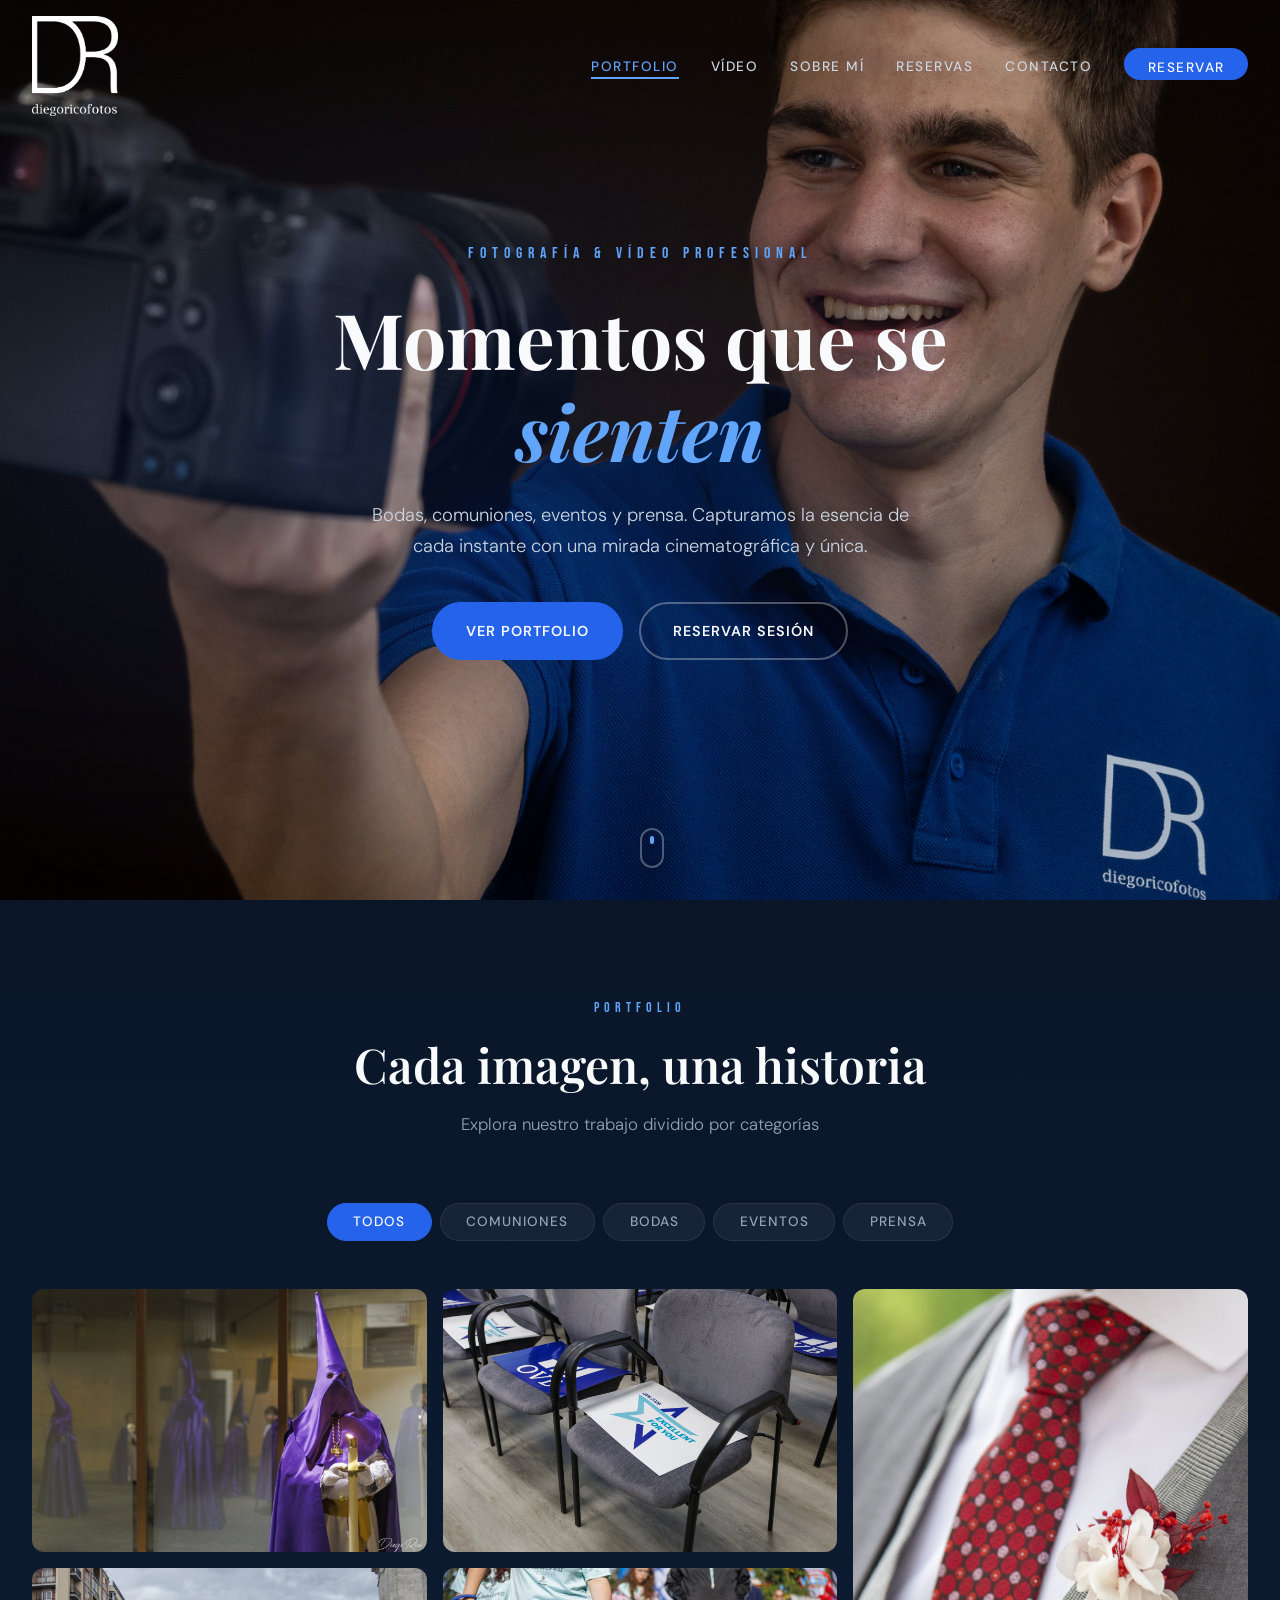
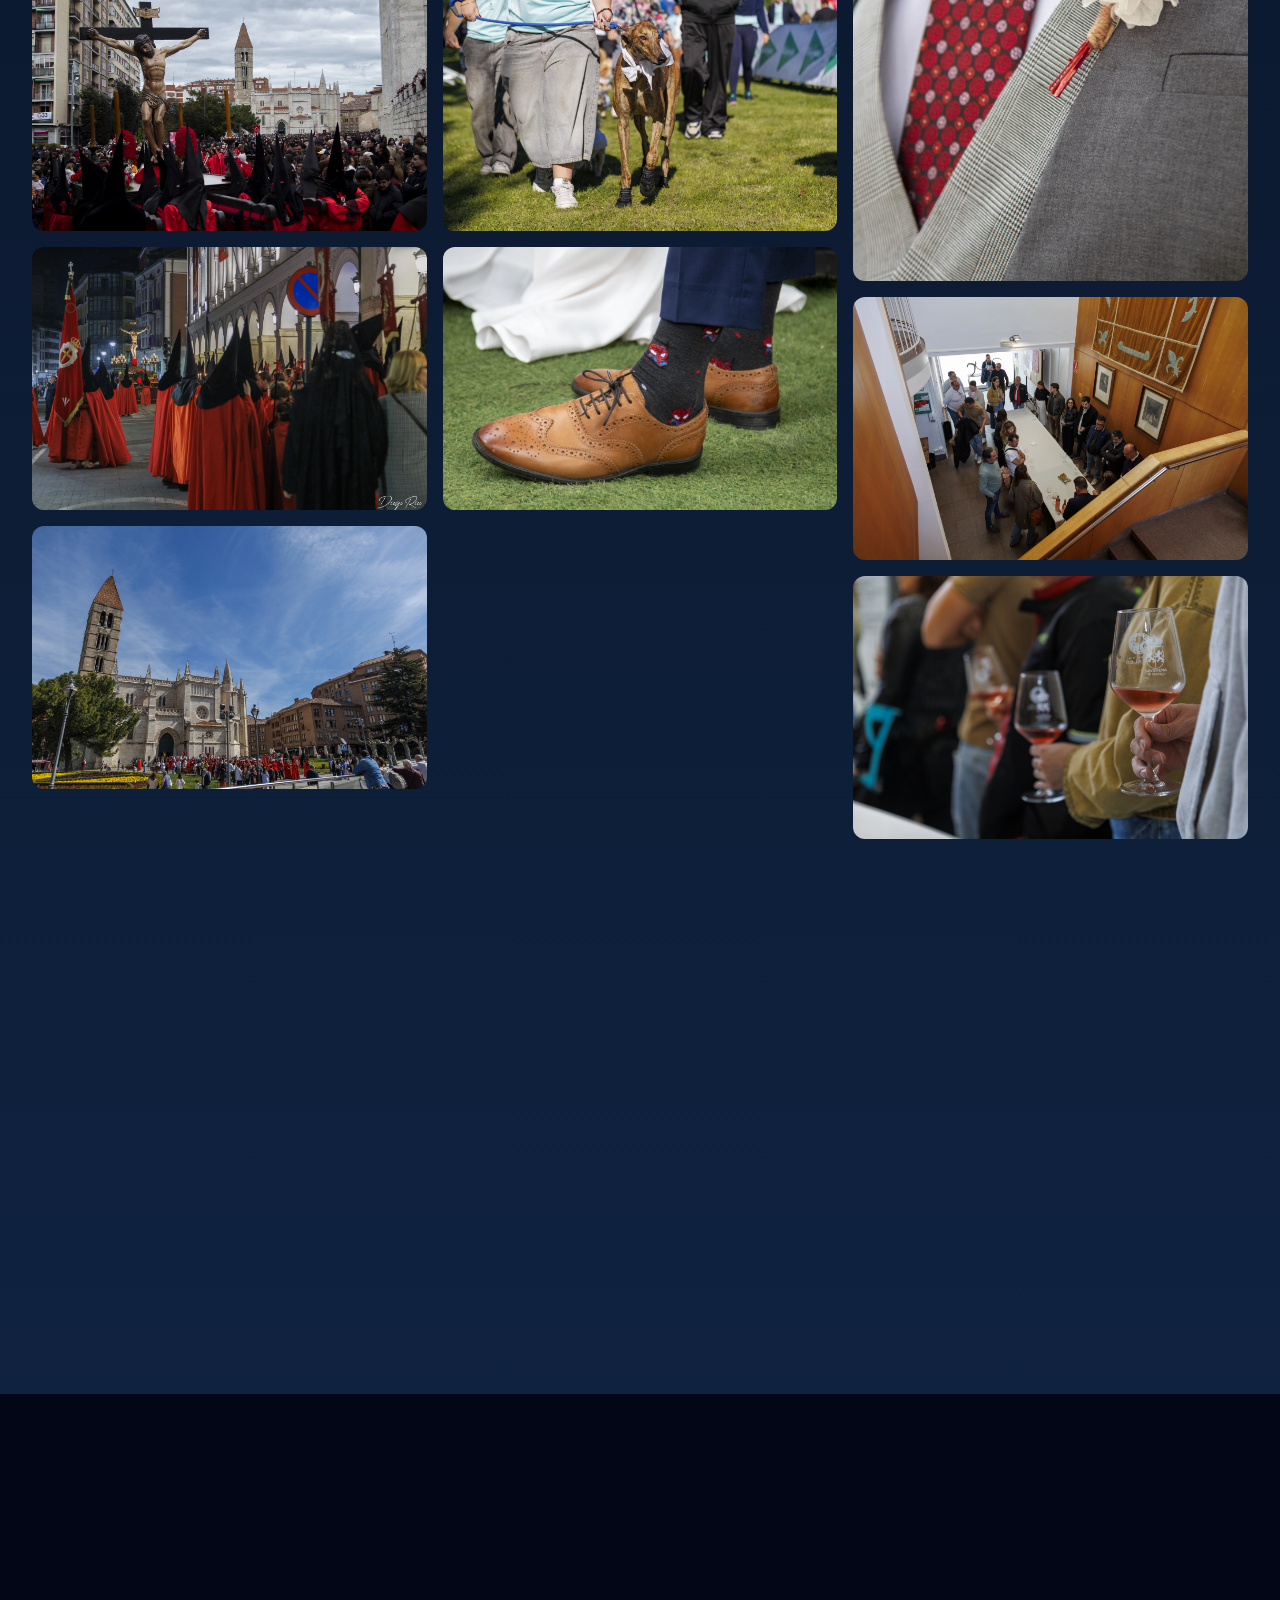
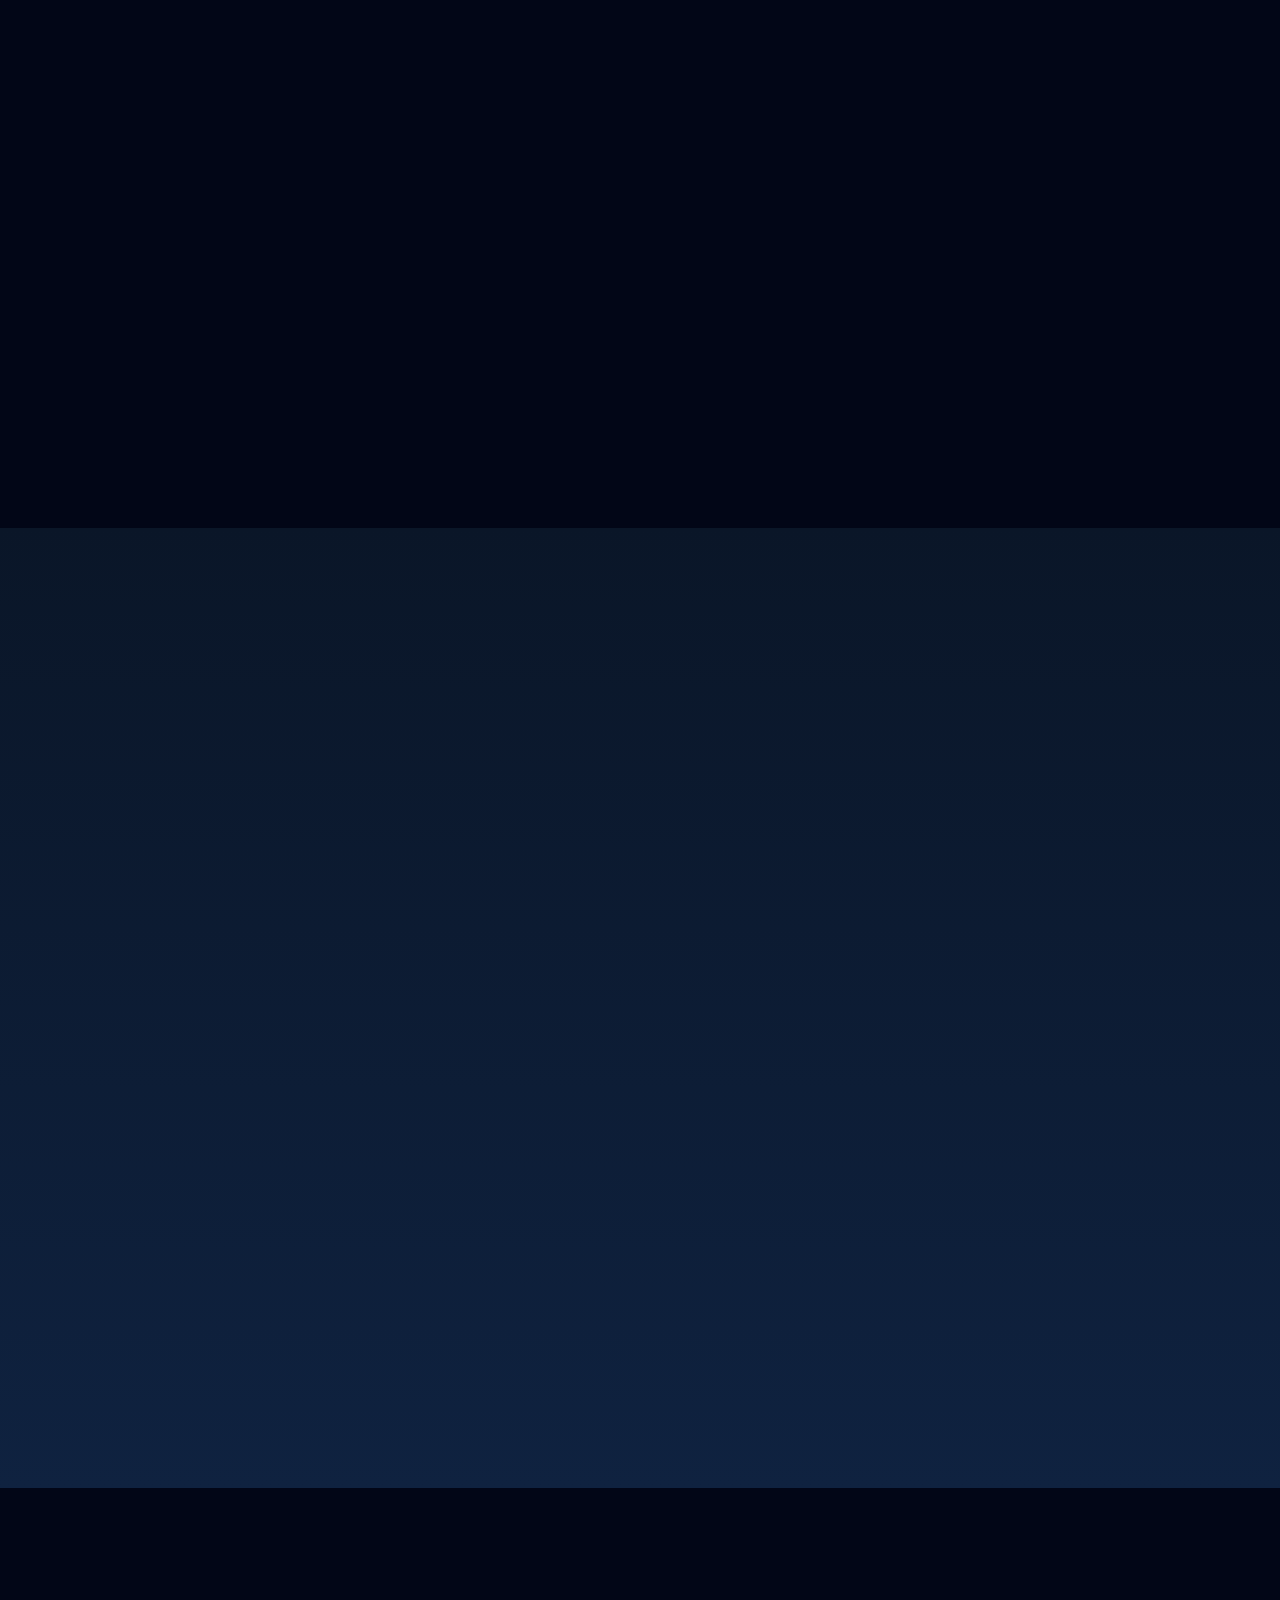
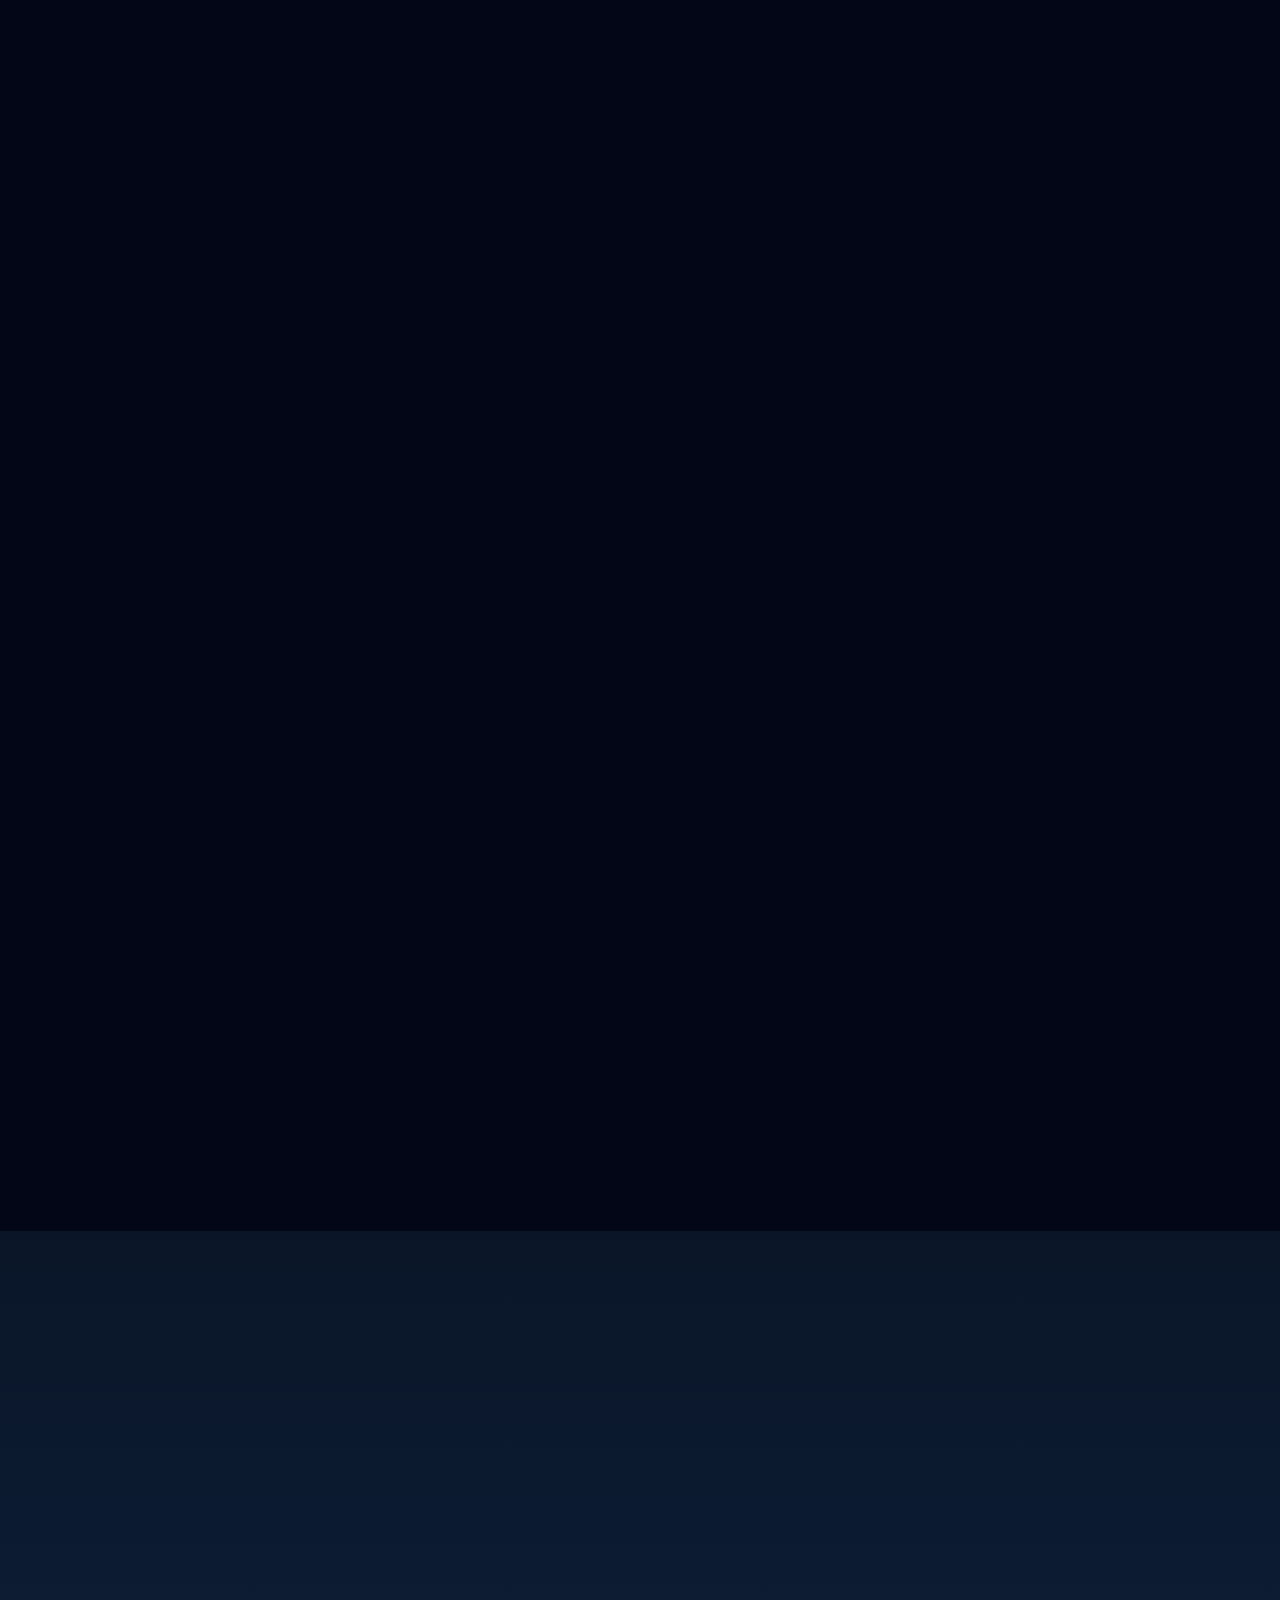
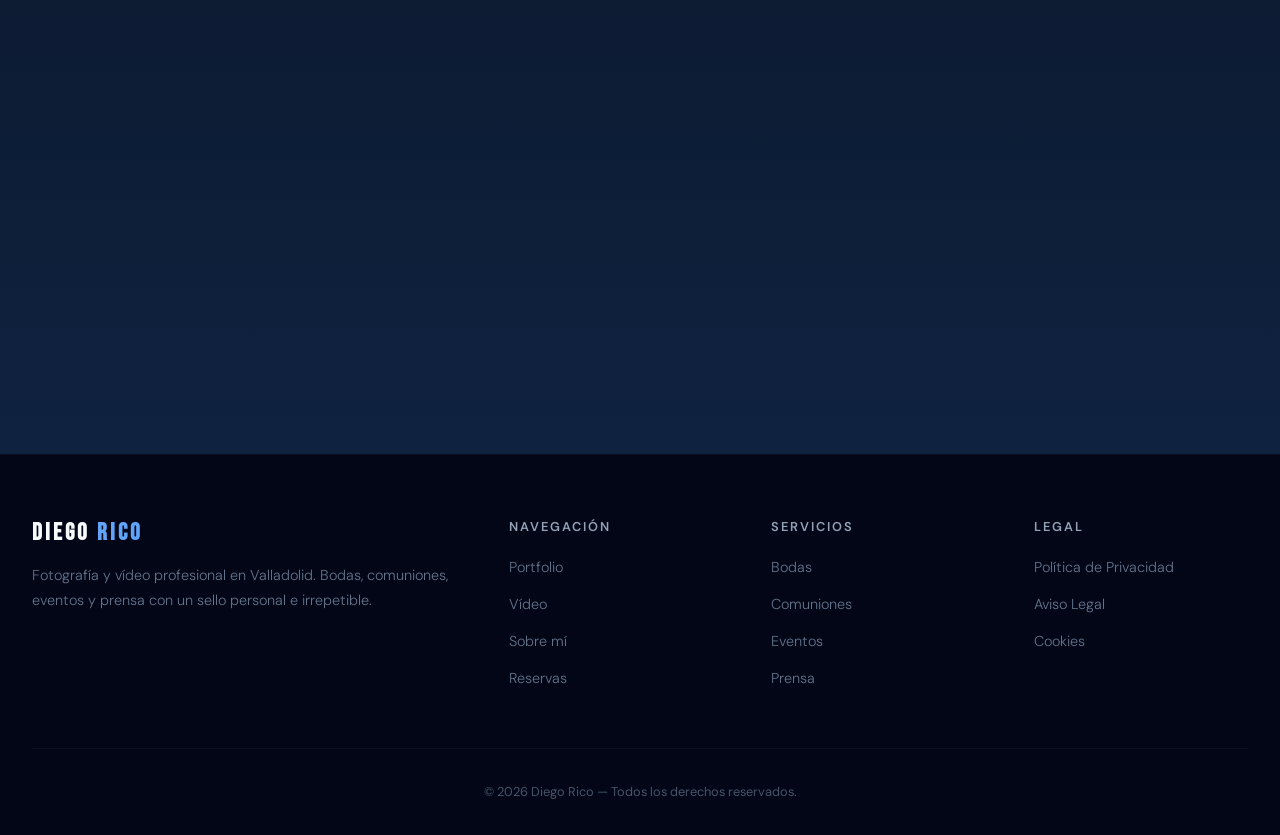
==== commit 1eecd9d4: "Update index.html" ====
--- a/index.html
+++ b/index.html
@@ -70,56 +70,44 @@
       </div>
       <div class="masonry" id="masonryGrid">
         <div class="masonry__item" data-category="comuniones">
-          <img src="https://images.unsplash.com/photo-1519340241574-2cec6aef0c01?w=600&q=80" alt="Comunión">
+          <img src="/img/galeria/imagen1.webp" alt="Comunión">
           <div class="masonry__overlay"><span class="masonry__caption">Comunión · María</span></div>
         </div>
         <div class="masonry__item" data-category="comuniones">
-          <img src="https://images.unsplash.com/photo-1503454537195-1dcabb73ffb9?w=600&q=80" alt="Comunión">
+          <img src="img/galeria/imagen2.webp" alt="Comunión">
           <div class="masonry__overlay"><span class="masonry__caption">Comunión · Pablo</span></div>
         </div>
         <div class="masonry__item" data-category="comuniones">
-          <img src="https://images.unsplash.com/photo-1544776193-352d25ca82cd?w=600&q=80" alt="Comunión">
+          <img src="img/galeria/imagen3.webp" alt="Comunión">
           <div class="masonry__overlay"><span class="masonry__caption">Comunión · Lucía</span></div>
         </div>
         <div class="masonry__item" data-category="bodas">
-          <img src="https://images.unsplash.com/photo-1519741497674-611481863552?w=600&q=80" alt="Boda">
+          <img src="img/galeria/imagen4.webp" alt="Boda">
           <div class="masonry__overlay"><span class="masonry__caption">Boda · Ana & Carlos</span></div>
         </div>
         <div class="masonry__item" data-category="bodas">
-          <img src="https://images.unsplash.com/photo-1606216794074-735e91aa2c92?w=600&q=80" alt="Boda">
+          <img src="img/galeria/imagen5.webp" alt="Boda">
           <div class="masonry__overlay"><span class="masonry__caption">Boda · Laura & David</span></div>
         </div>
         <div class="masonry__item" data-category="bodas">
-          <img src="https://images.unsplash.com/photo-1583939003579-730e3918a45a?w=600&q=80" alt="Boda">
+          <img src="img/galeria/imagen6.webp" alt="Boda">
           <div class="masonry__overlay"><span class="masonry__caption">Boda · Elena & Miguel</span></div>
         </div>
         <div class="masonry__item" data-category="bodas">
-          <img src="https://images.unsplash.com/photo-1465495976277-4387d4b0b4c6?w=600&q=80" alt="Boda">
+          <img src="img/galeria/imagen7.webp" alt="Boda">
           <div class="masonry__overlay"><span class="masonry__caption">Boda · Sara & Javier</span></div>
         </div>
         <div class="masonry__item" data-category="eventos">
-          <img src="https://images.unsplash.com/photo-1540575467063-178a50c2df87?w=600&q=80" alt="Evento">
+          <img src="img/galeria/imagen8.webp" alt="Evento">
           <div class="masonry__overlay"><span class="masonry__caption">Evento Corporativo</span></div>
         </div>
         <div class="masonry__item" data-category="eventos">
-          <img src="https://images.unsplash.com/photo-1511578314322-379afb476865?w=600&q=80" alt="Evento">
+          <img src="img/galeria/imagen10.webp" alt="Evento">
           <div class="masonry__overlay"><span class="masonry__caption">Gala Benéfica</span></div>
         </div>
         <div class="masonry__item" data-category="eventos">
-          <img src="https://images.unsplash.com/photo-1492684223066-81342ee5ff30?w=600&q=80" alt="Evento">
+          <img src="img/galeria/imagen11.webp" alt="Evento">
           <div class="masonry__overlay"><span class="masonry__caption">Concierto Live</span></div>
-        </div>
-        <div class="masonry__item" data-category="prensa">
-          <img src="https://images.unsplash.com/photo-1504711434969-e33886168d6c?w=600&q=80" alt="Prensa">
-          <div class="masonry__overlay"><span class="masonry__caption">Rueda de Prensa</span></div>
-        </div>
-        <div class="masonry__item" data-category="prensa">
-          <img src="https://images.unsplash.com/photo-1577962917302-cd874462e648?w=600&q=80" alt="Prensa">
-          <div class="masonry__overlay"><span class="masonry__caption">Cobertura Deportiva</span></div>
-        </div>
-        <div class="masonry__item" data-category="prensa">
-          <img src="https://images.unsplash.com/photo-1495555961986-6d4c1ecb7be3?w=600&q=80" alt="Prensa">
-          <div class="masonry__overlay"><span class="masonry__caption">Editorial</span></div>
         </div>
       </div>
 
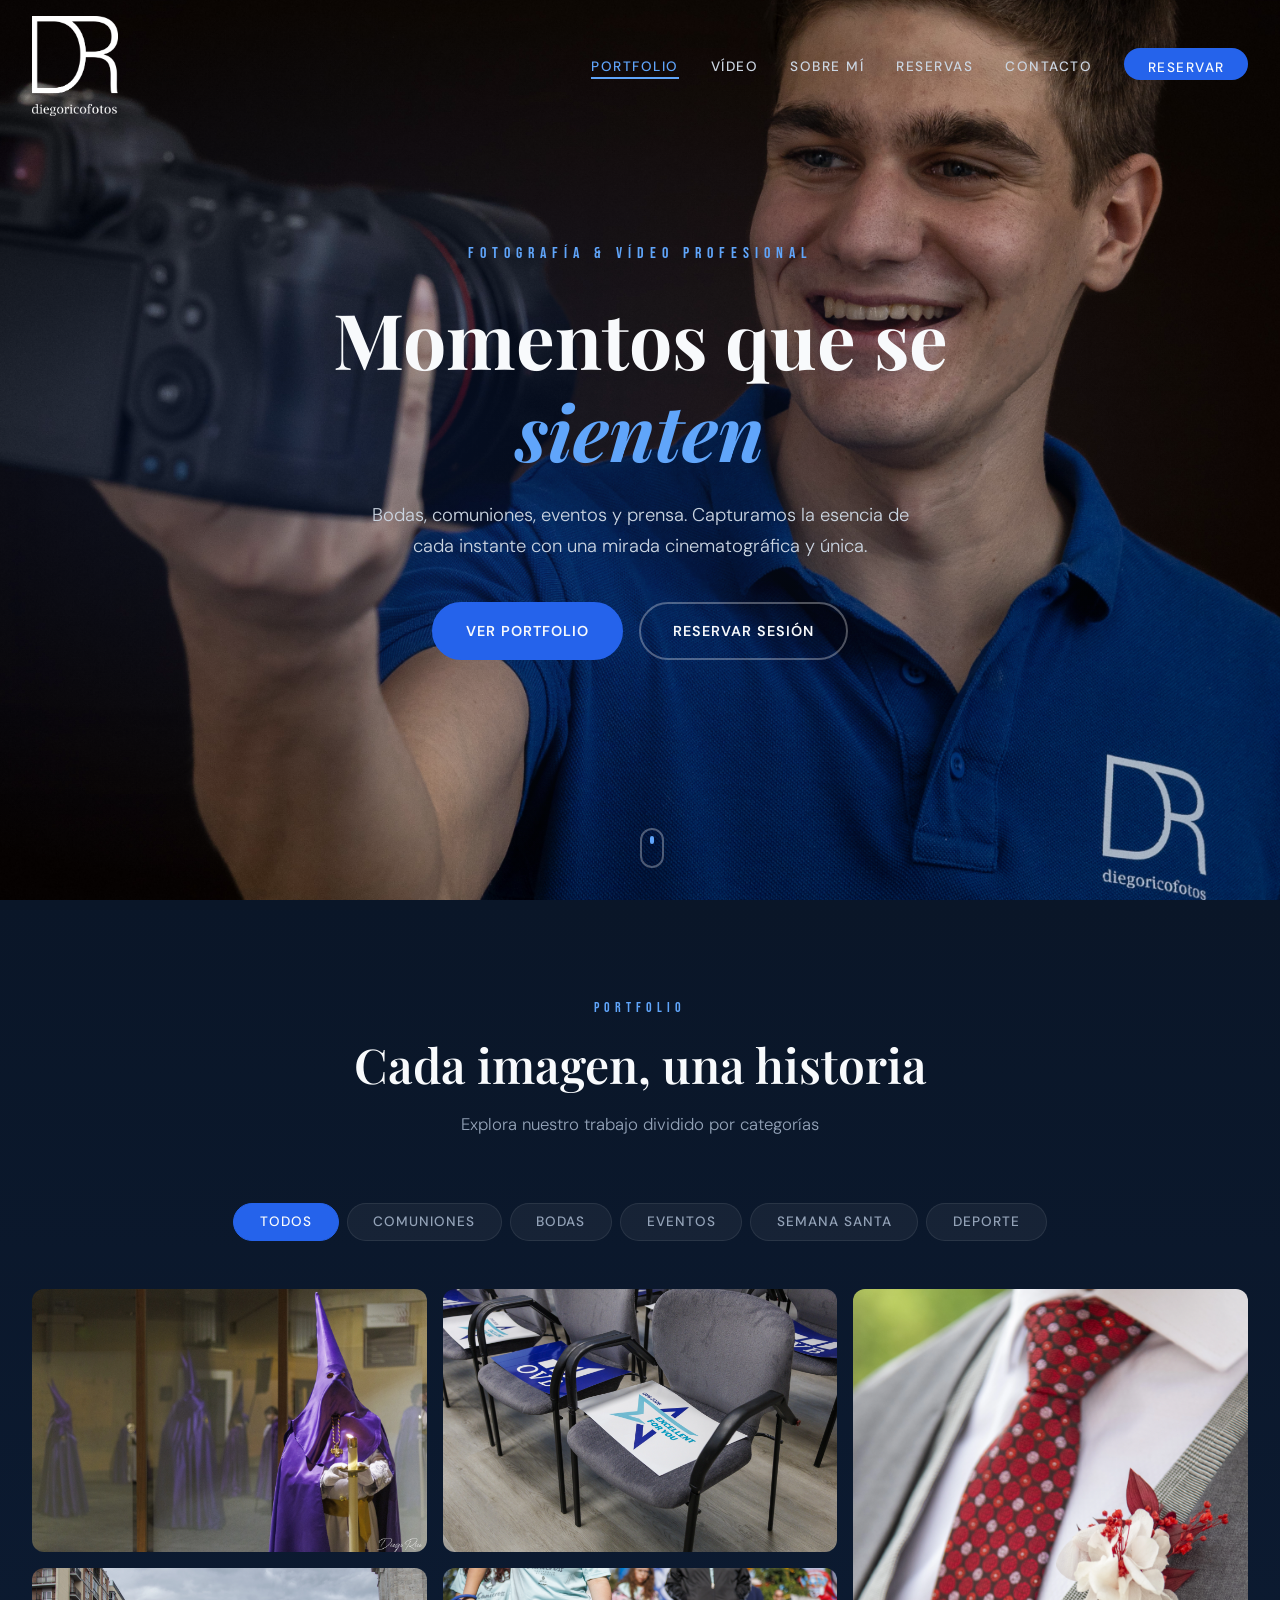
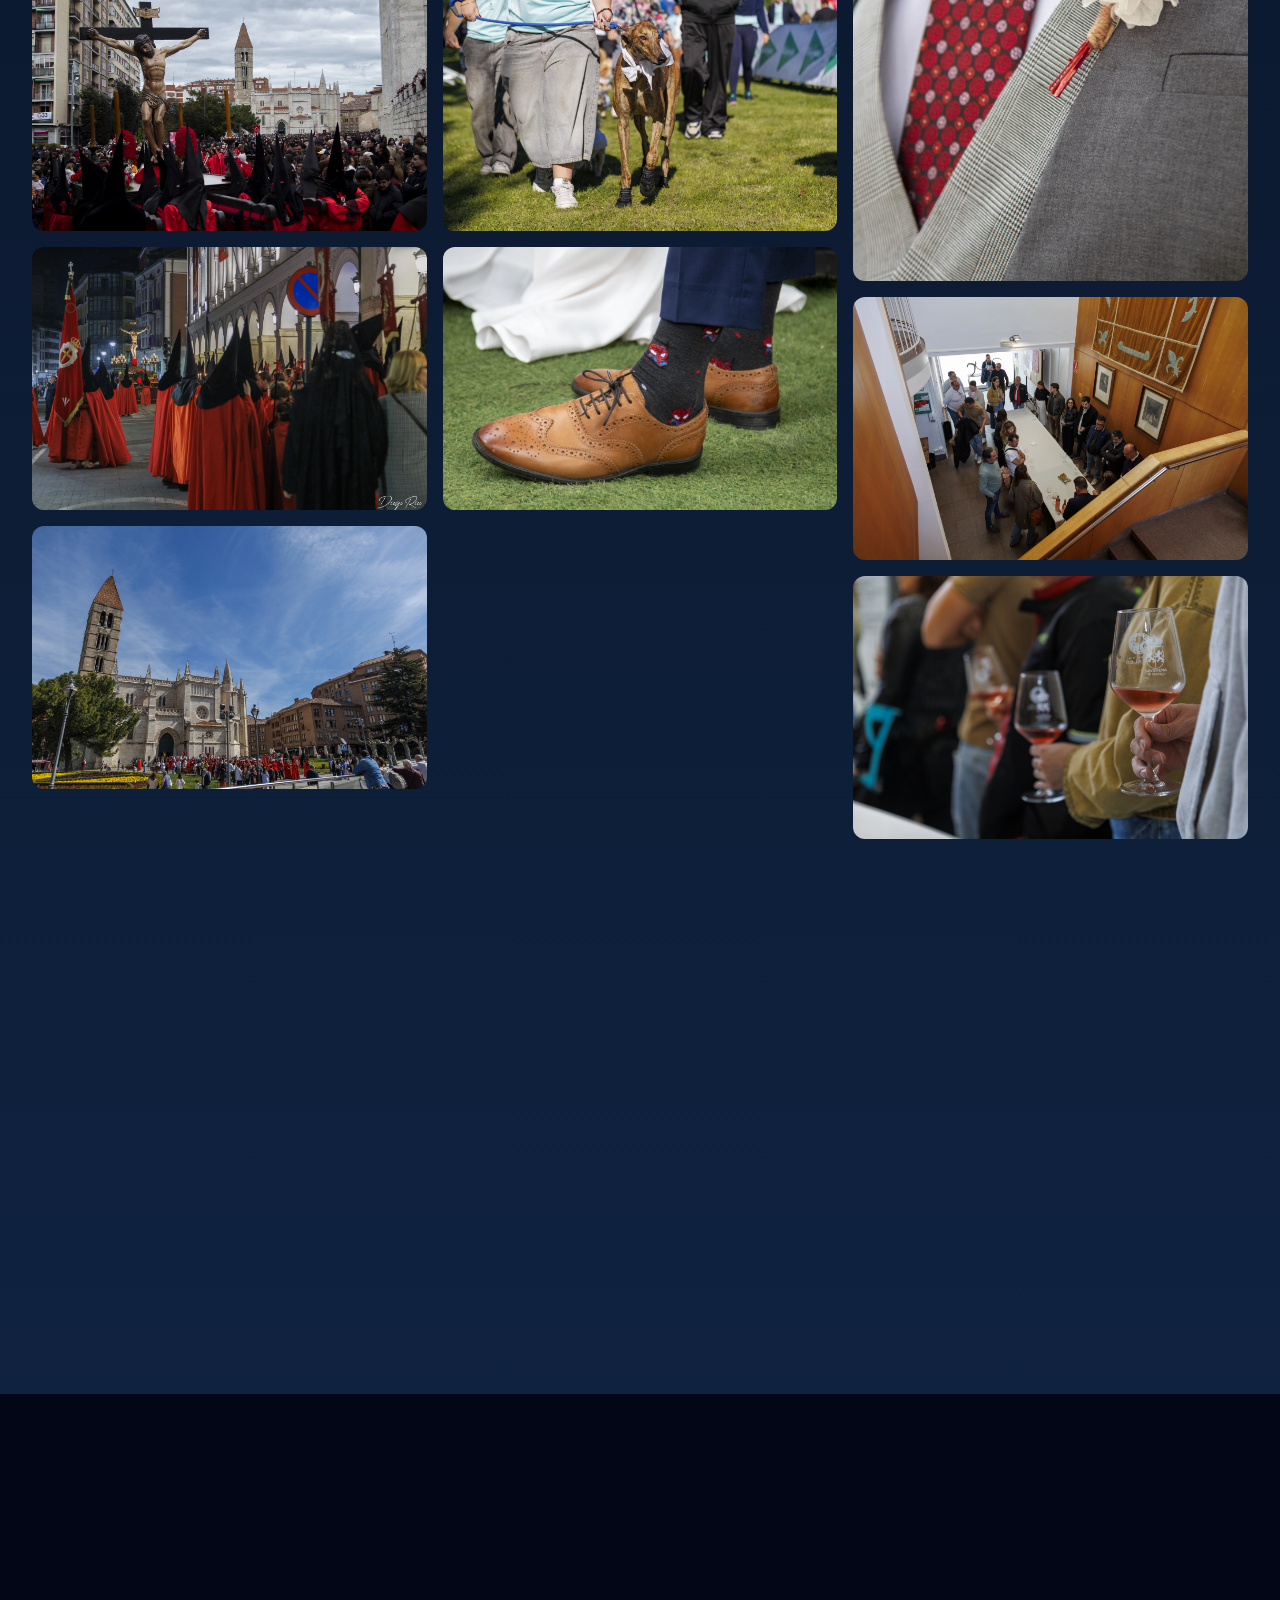
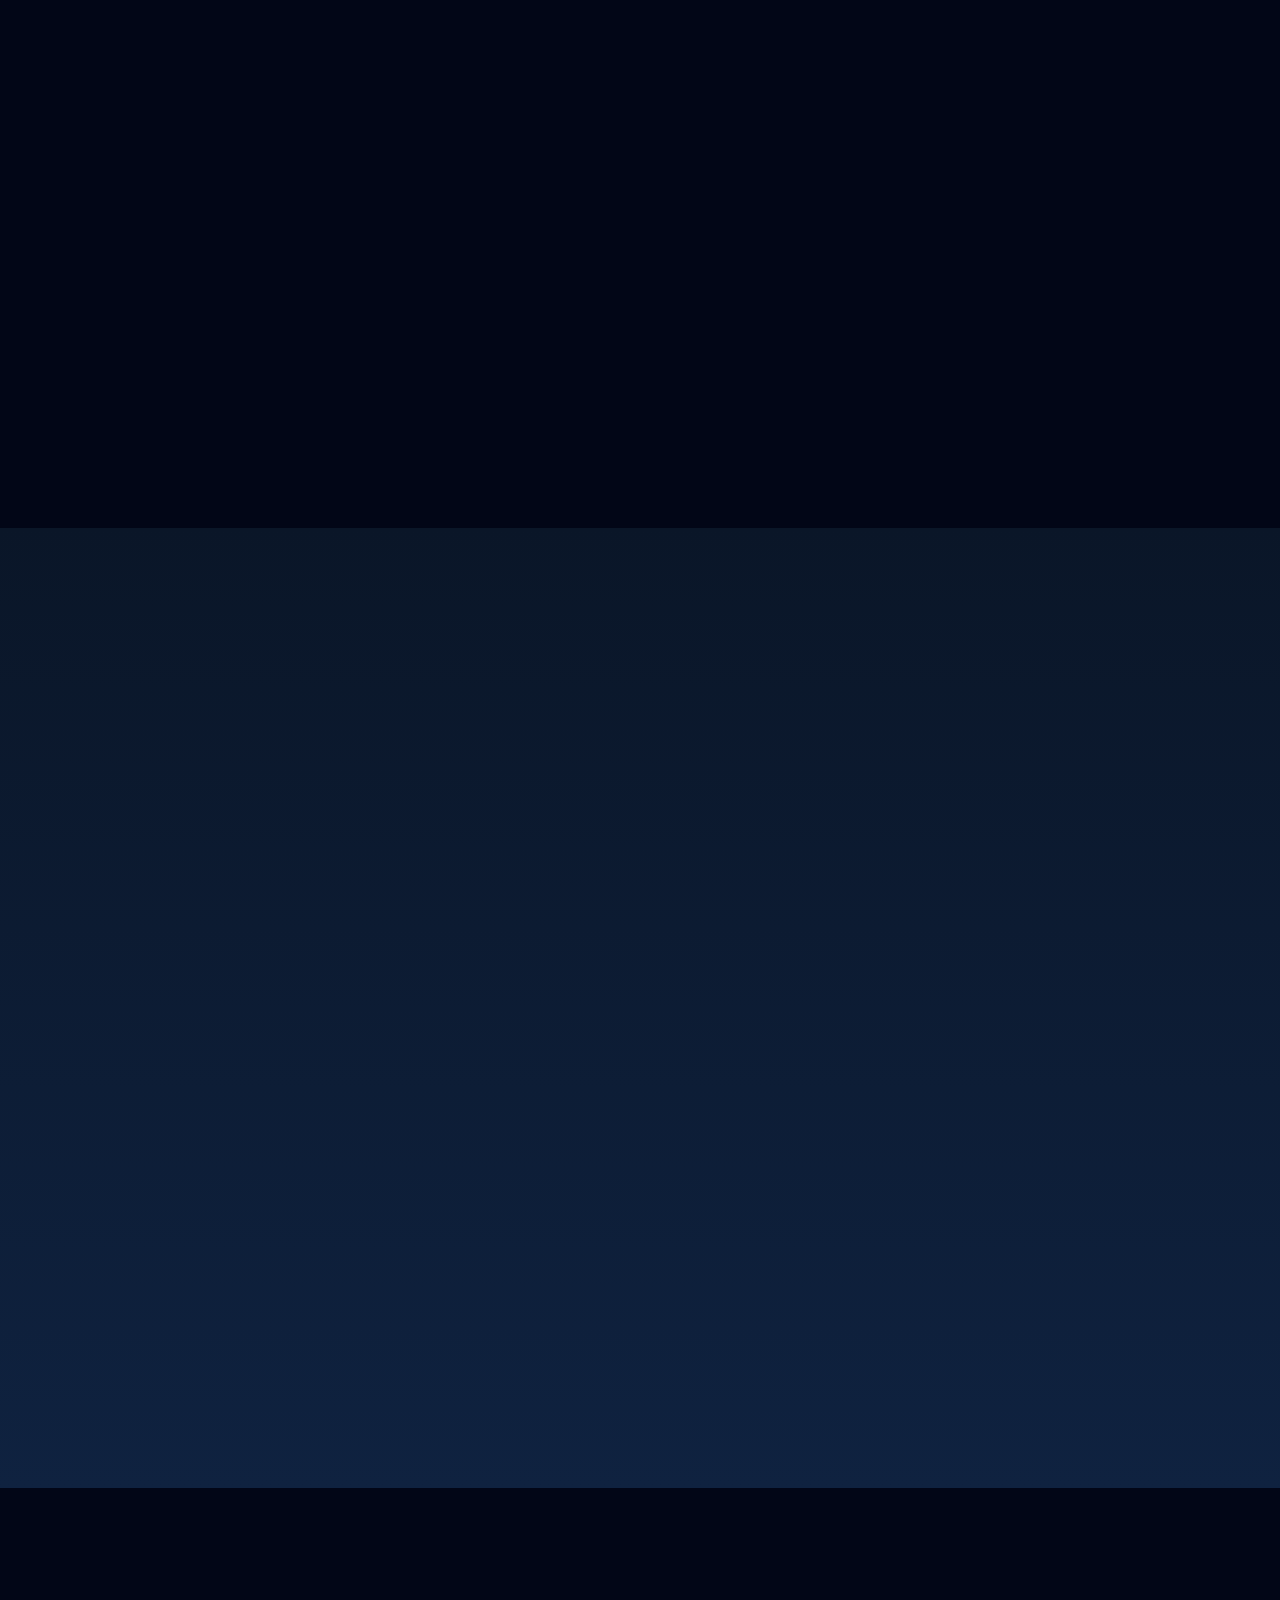
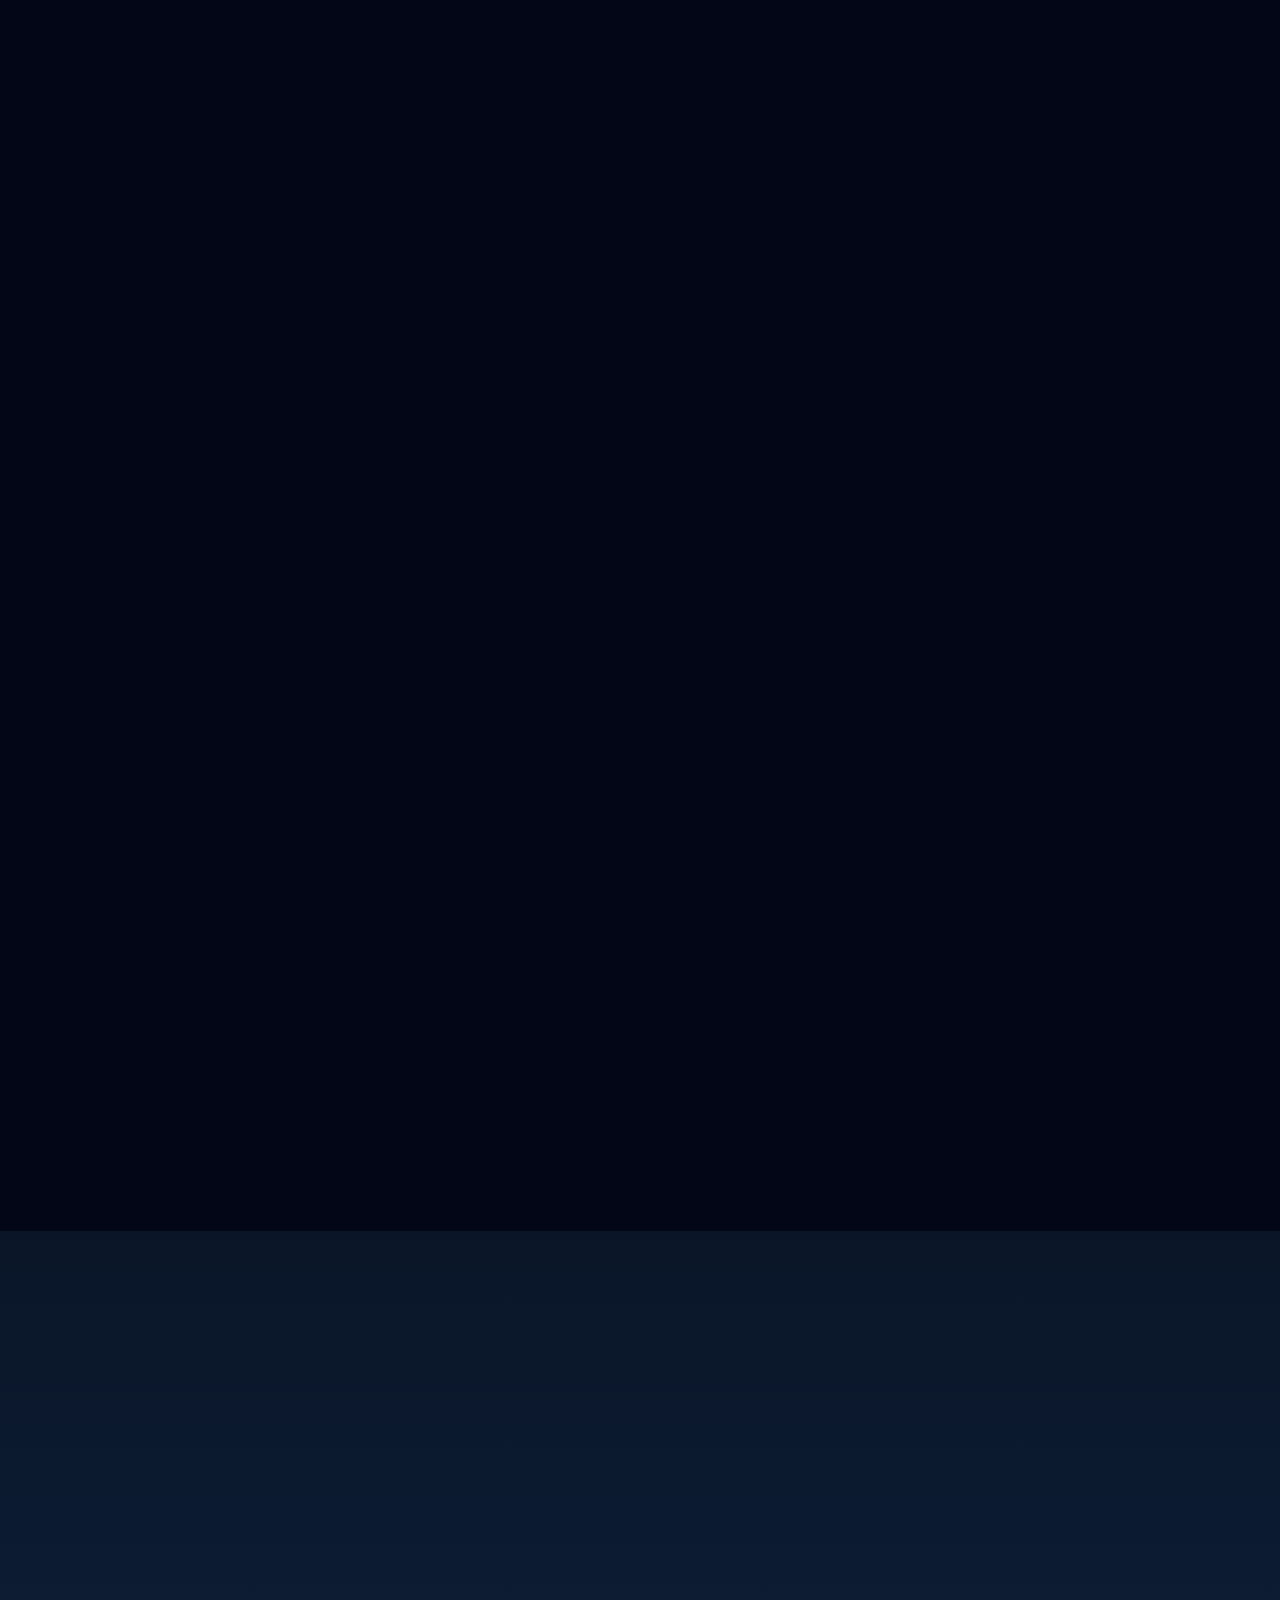
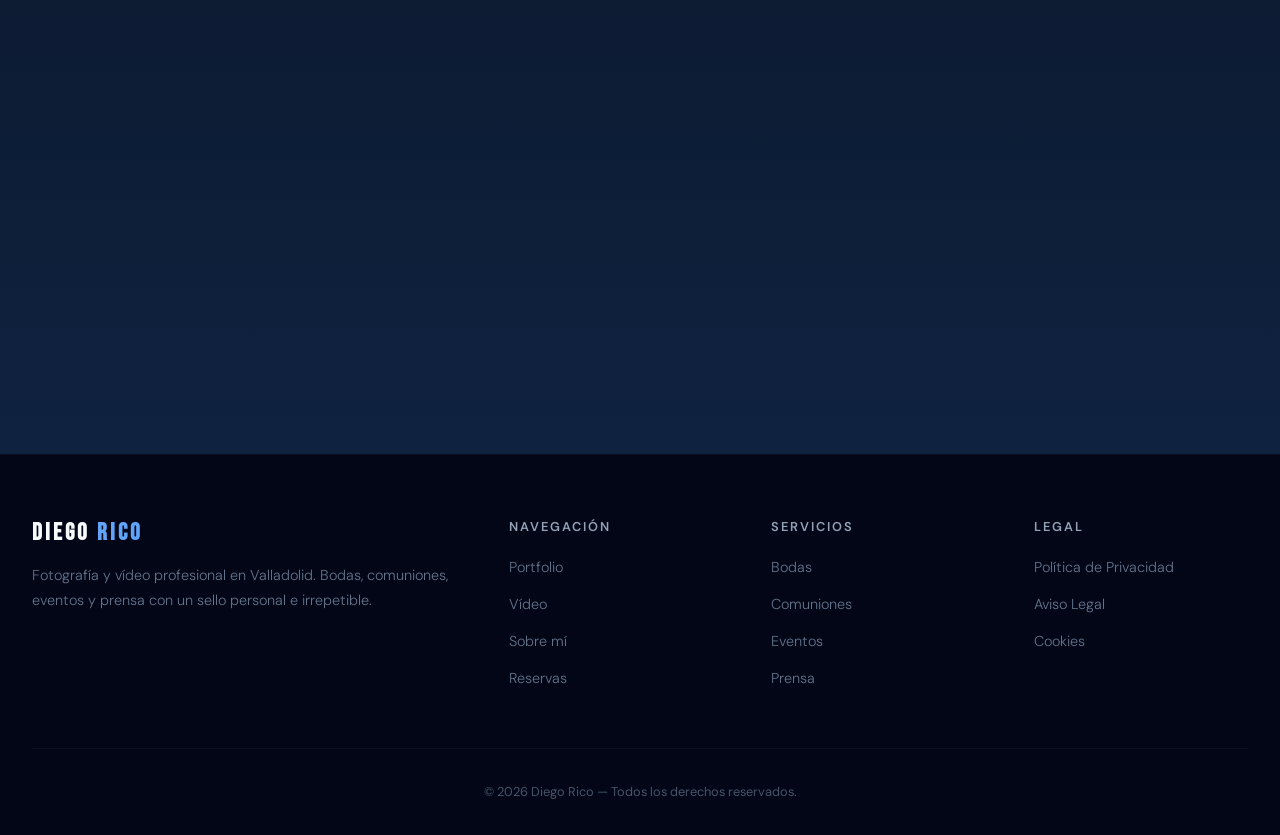
==== commit 5e05d59b: "Update index.html" ====
--- a/index.html
+++ b/index.html
@@ -66,48 +66,49 @@
         <button class="portfolio__tab" data-filter="comuniones">Comuniones</button>
         <button class="portfolio__tab" data-filter="bodas">Bodas</button>
         <button class="portfolio__tab" data-filter="eventos">Eventos</button>
-        <button class="portfolio__tab" data-filter="prensa">Prensa</button>
+        <button class="portfolio__tab" data-filter="semana_santa">Semana santa</button>
+        <button class="portfolio__tab" data-filter="deporte">Deporte</button>
       </div>
       <div class="masonry" id="masonryGrid">
         <div class="masonry__item" data-category="comuniones">
-          <img src="/img/galeria/imagen1.webp" alt="Comunión">
+          <img src="img/galeria/imagen1.webp" alt="Comunión">
           <div class="masonry__overlay"><span class="masonry__caption">Comunión · María</span></div>
         </div>
-        <div class="masonry__item" data-category="comuniones">
-          <img src="img/galeria/imagen2.webp" alt="Comunión">
-          <div class="masonry__overlay"><span class="masonry__caption">Comunión · Pablo</span></div>
-        </div>
-        <div class="masonry__item" data-category="comuniones">
-          <img src="img/galeria/imagen3.webp" alt="Comunión">
-          <div class="masonry__overlay"><span class="masonry__caption">Comunión · Lucía</span></div>
-        </div>
-        <div class="masonry__item" data-category="bodas">
-          <img src="img/galeria/imagen4.webp" alt="Boda">
-          <div class="masonry__overlay"><span class="masonry__caption">Boda · Ana & Carlos</span></div>
-        </div>
-        <div class="masonry__item" data-category="bodas">
-          <img src="img/galeria/imagen5.webp" alt="Boda">
-          <div class="masonry__overlay"><span class="masonry__caption">Boda · Laura & David</span></div>
-        </div>
-        <div class="masonry__item" data-category="bodas">
-          <img src="img/galeria/imagen6.webp" alt="Boda">
-          <div class="masonry__overlay"><span class="masonry__caption">Boda · Elena & Miguel</span></div>
+        <div class="masonry__item" data-category="semana_santa">
+          <img src="img/galeria/imagen2.webp" alt="Semana santa">
+          <div class="masonry__overlay"><span class="masonry__caption">Semana santa</span></div>
+        </div>
+        <div class="masonry__item" data-category="semana_santa">
+          <img src="img/galeria/imagen3.webp" alt="Semana santa">
+          <div class="masonry__overlay"><span class="masonry__caption">Semana santa</span></div>
+        </div>
+        <div class="masonry__item" data-category="semana_santa">
+          <img src="img/galeria/imagen4.webp" alt="Semana santa">
+          <div class="masonry__overlay"><span class="masonry__caption">Semana santa</span></div>
+        </div>
+        <div class="masonry__item" data-category="evento">
+          <img src="img/galeria/imagen5.webp" alt="Evento">
+          <div class="masonry__overlay"><span class="masonry__caption">Evento</span></div>
+        </div>
+        <div class="masonry__item" data-category="deporte">
+          <img src="img/galeria/imagen6.webp" alt="Deporte">
+          <div class="masonry__overlay"><span class="masonry__caption">Canicross</span></div>
         </div>
         <div class="masonry__item" data-category="bodas">
           <img src="img/galeria/imagen7.webp" alt="Boda">
-          <div class="masonry__overlay"><span class="masonry__caption">Boda · Sara & Javier</span></div>
-        </div>
-        <div class="masonry__item" data-category="eventos">
-          <img src="img/galeria/imagen8.webp" alt="Evento">
-          <div class="masonry__overlay"><span class="masonry__caption">Evento Corporativo</span></div>
+          <div class="masonry__overlay"><span class="masonry__caption">Boda</span></div>
+        </div>
+        <div class="masonry__item" data-category="bodas">
+          <img src="img/galeria/imagen8.webp" alt="Boda">
+          <div class="masonry__overlay"><span class="masonry__caption">Boda</span></div>
         </div>
         <div class="masonry__item" data-category="eventos">
           <img src="img/galeria/imagen10.webp" alt="Evento">
-          <div class="masonry__overlay"><span class="masonry__caption">Gala Benéfica</span></div>
+          <div class="masonry__overlay"><span class="masonry__caption">Evento</span></div>
         </div>
         <div class="masonry__item" data-category="eventos">
           <img src="img/galeria/imagen11.webp" alt="Evento">
-          <div class="masonry__overlay"><span class="masonry__caption">Concierto Live</span></div>
+          <div class="masonry__overlay"><span class="masonry__caption">Evento</span></div>
         </div>
       </div>
 
